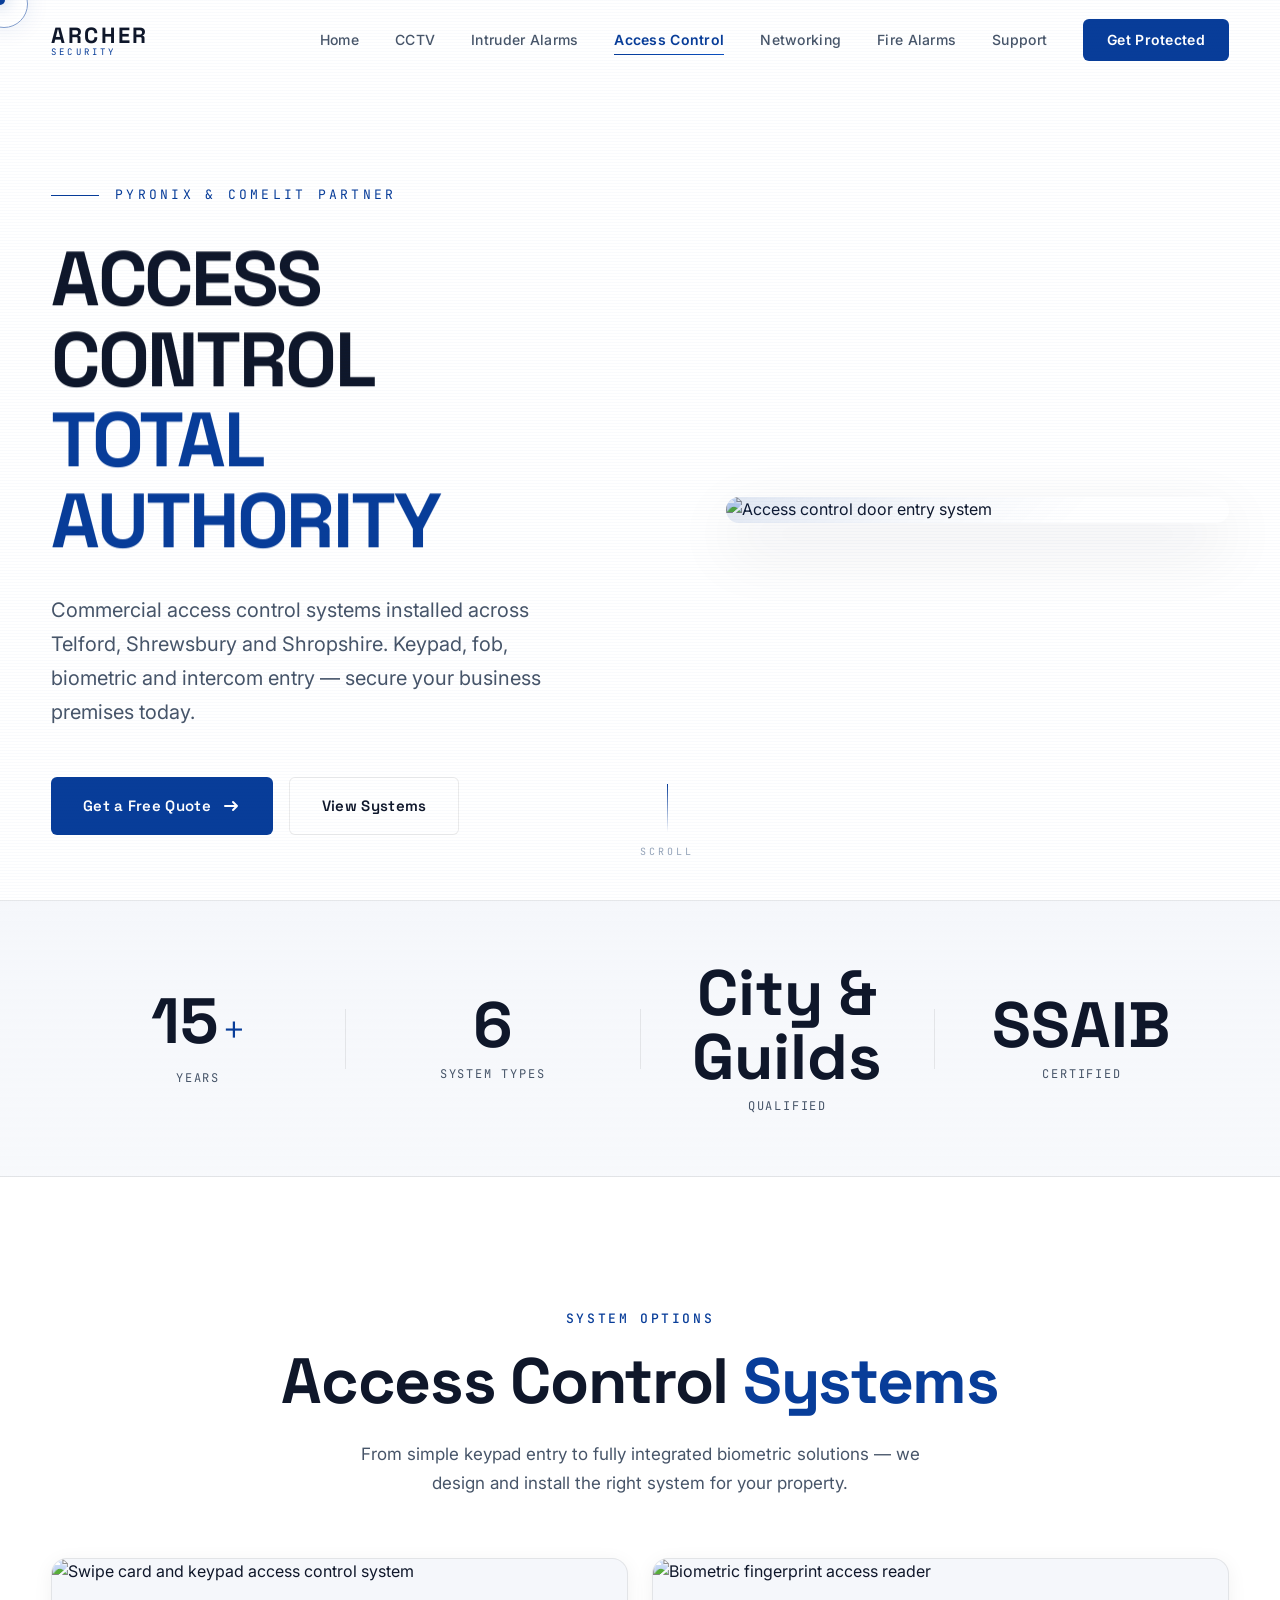
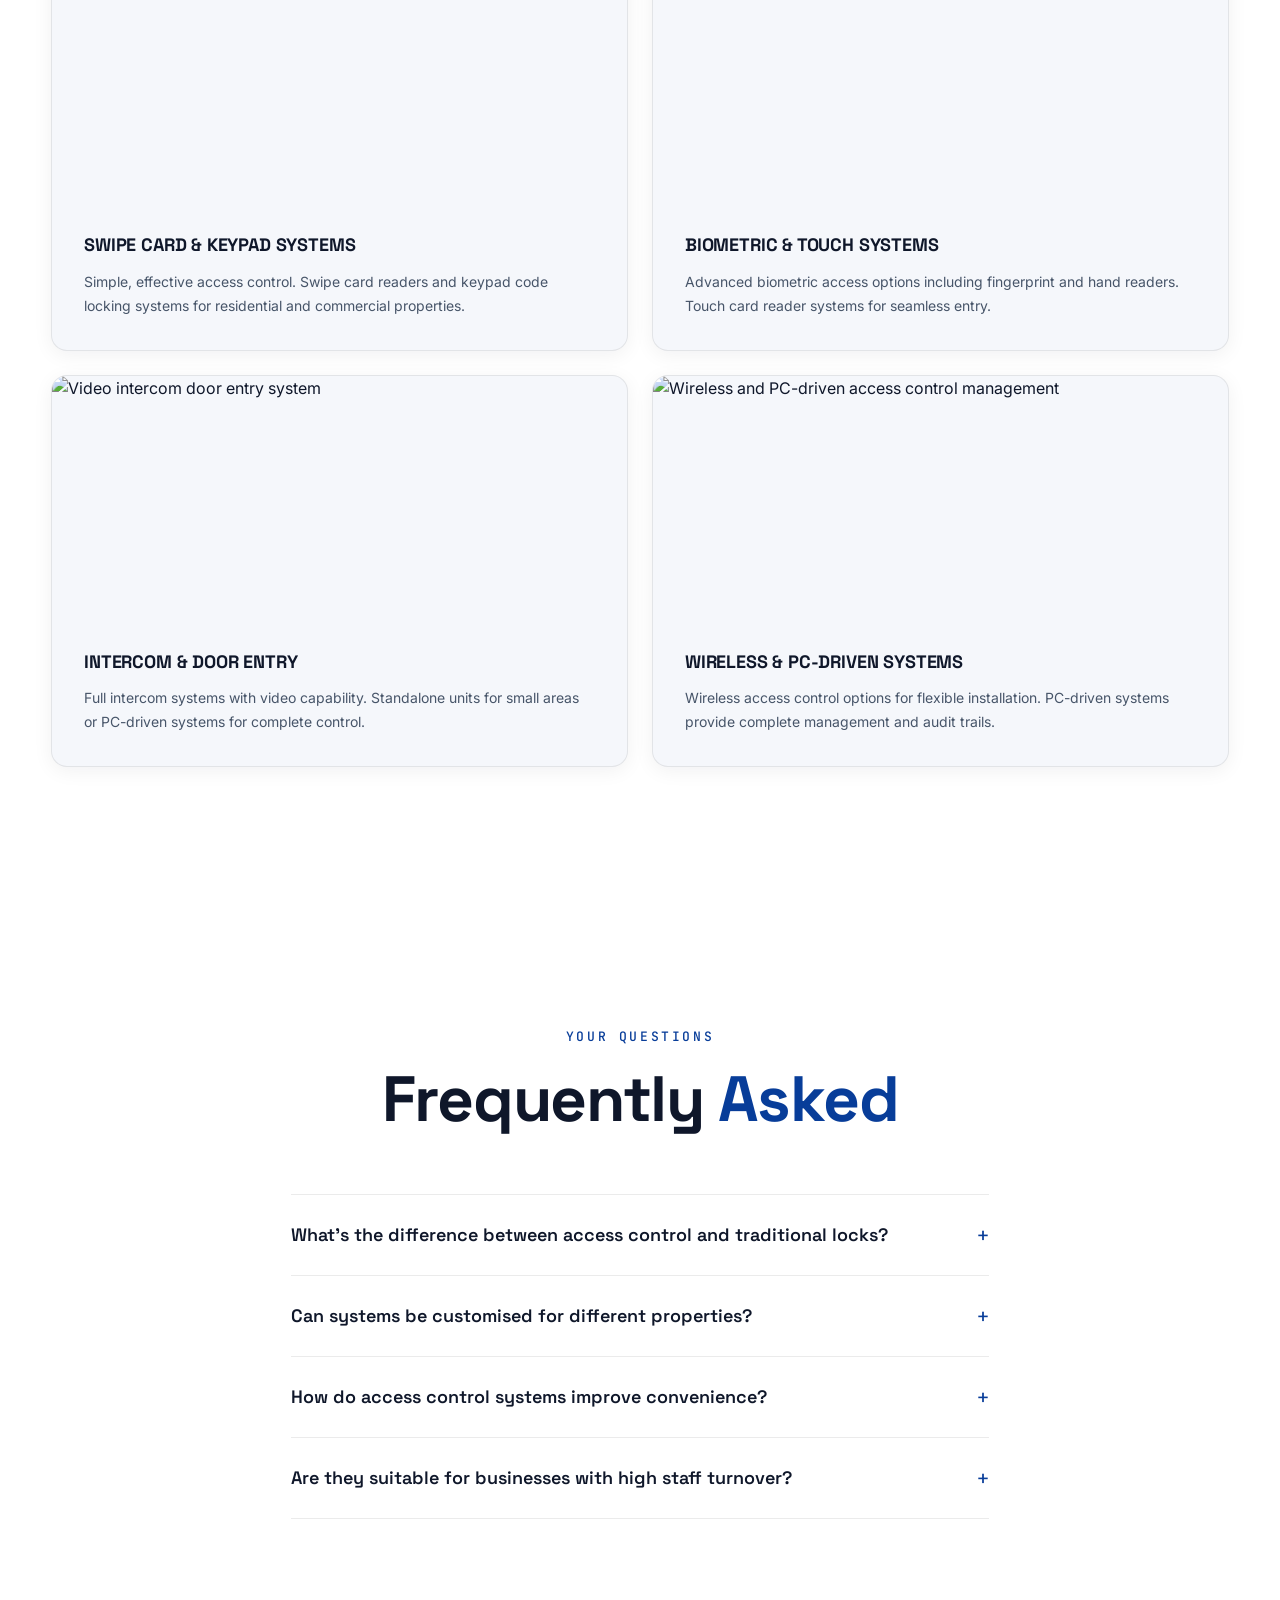
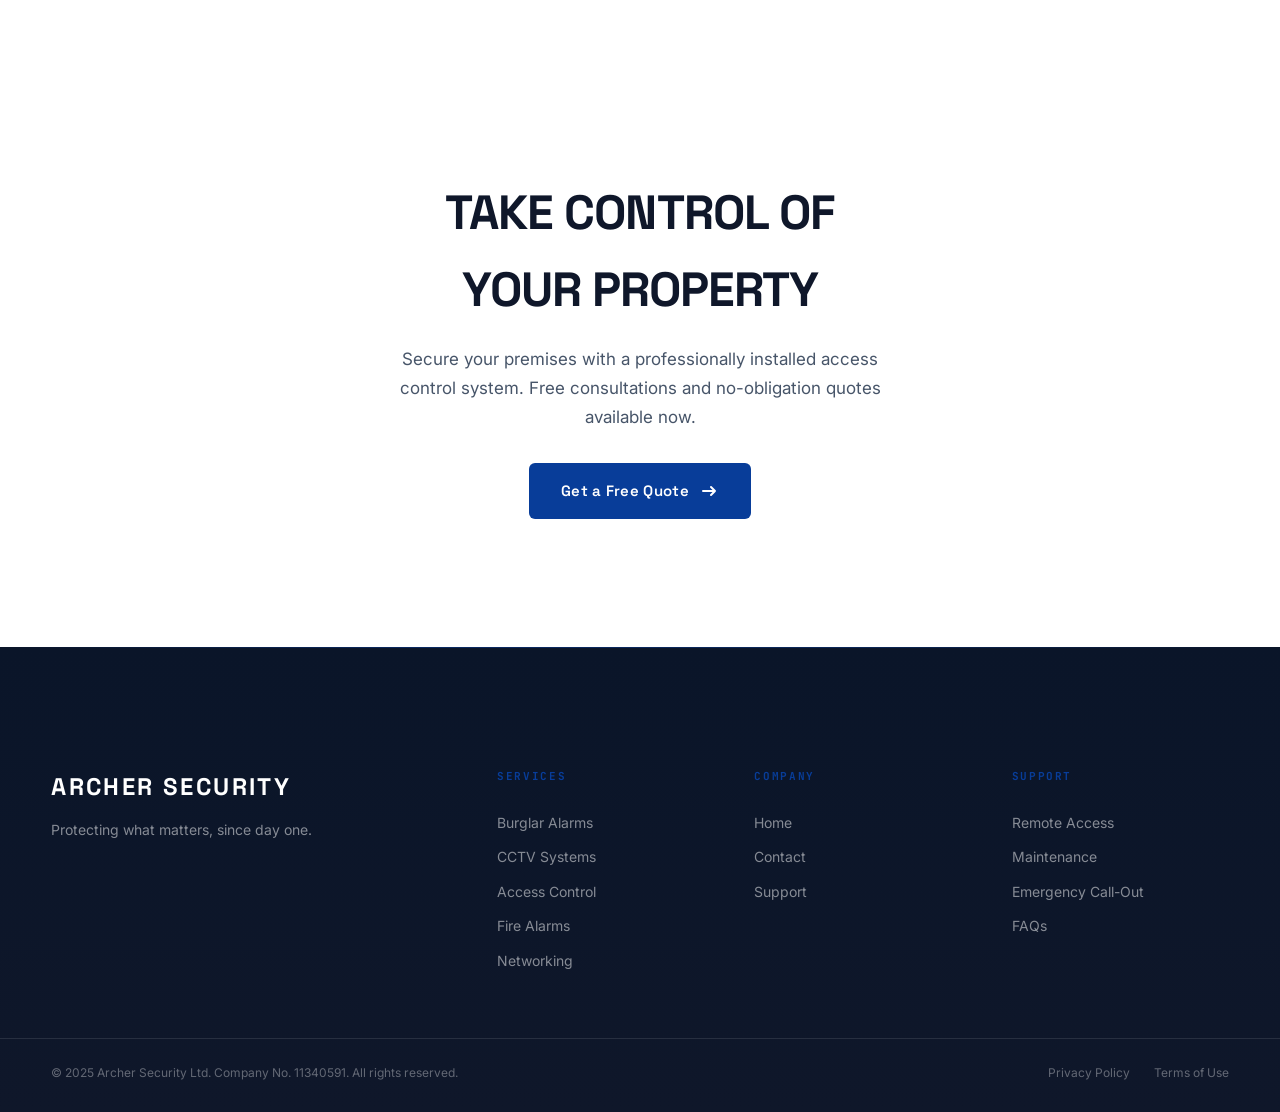
==== access-control.html @ 6bfb7352 "Initial commit — Archer Security website. SSAIB certified security systems, Telford & Shropshire." ====
<!DOCTYPE html>
<html lang="en">
<head>
    <meta charset="UTF-8">
    <meta name="viewport" content="width=device-width, initial-scale=1.0">
    <meta name="robots" content="index, follow">
    <link rel="canonical" href="https://archersecurity.co.uk/access-control">
    <title>Access Control Systems | Telford, Shrewsbury | Archer Security</title>
    <meta name="description" content="Commercial access control installation in Telford, Shrewsbury &amp; Shropshire. Keypad, fob, biometric &amp; intercom entry systems. Pyronix &amp; Paxton partner. SSAIB certified.">
    
    <link rel="preconnect" href="https://fonts.googleapis.com">
    <link rel="preconnect" href="https://fonts.gstatic.com" crossorigin>
    <link href="https://fonts.googleapis.com/css2?family=Space+Grotesk:wght@300;400;500;600;700&family=Inter:wght@300;400;500;600&family=JetBrains+Mono:wght@400;500;700&display=swap" rel="stylesheet">
    
    <link rel="stylesheet" href="css/styles.css">
    
    <script src="https://cdnjs.cloudflare.com/ajax/libs/three.js/r128/three.min.js" defer></script>
    <script src="https://cdnjs.cloudflare.com/ajax/libs/gsap/3.12.5/gsap.min.js" defer></script>
    <script src="https://cdnjs.cloudflare.com/ajax/libs/gsap/3.12.5/ScrollTrigger.min.js" defer></script>
    <script src="https://cdnjs.cloudflare.com/ajax/libs/gsap/3.12.5/ScrollToPlugin.min.js" defer></script>
</head>
<body>

    <div class="scanlines" aria-hidden="true"></div>

    <!-- ==================== PRELOADER ==================== -->
    <div id="preloader" class="preloader">
        <div class="preloader__content">
            <canvas id="preloader-canvas" class="preloader__canvas"></canvas>
            <div class="preloader__text">
                <span class="preloader__word" data-text="ARCHER">ARCHER</span>
                <span class="preloader__word" data-text="SECURITY">SECURITY</span>
            </div>
            <div class="preloader__progress">
                <div class="preloader__bar"></div>
                <span class="preloader__percent">0%</span>
            </div>
        </div>
    </div>

    <!-- ==================== CUSTOM CURSOR ==================== -->
    <div class="cursor" id="cursor">
        <div class="cursor__dot"></div>
        <div class="cursor__ring"></div>
    </div>

    <!-- ==================== THREE.JS BACKGROUND ==================== -->
    <canvas id="hero-canvas" class="hero-canvas"></canvas>

    <!-- ==================== NAVIGATION ==================== -->
    <nav class="nav" id="nav">
        <div class="nav__inner">
            <a href="index.html" class="nav__logo">
                <span class="nav__logo-text">ARCHER</span>
                <span class="nav__logo-sub">SECURITY</span>
            </a>
            <div class="nav__links" id="nav-links">
                <a href="index.html" class="nav__link" data-hover>Home</a>
                <a href="cctv.html" class="nav__link" data-hover>CCTV</a>
                <a href="intruder-alarms.html" class="nav__link" data-hover>Intruder Alarms</a>
                <a href="access-control.html" class="nav__link nav__link--active" data-hover>Access Control</a>
                <a href="networking.html" class="nav__link" data-hover>Networking</a>
                <a href="fire-alarms.html" class="nav__link" data-hover>Fire Alarms</a>
                <a href="support.html" class="nav__link" data-hover>Support</a>
                <a href="contact.html" class="nav__link nav__link--cta" data-hover>Get Protected</a>
            </div>
            <button class="nav__burger" id="nav-burger" aria-label="Toggle menu">
                <span></span>
                <span></span>
                <span></span>
            </button>
        </div>
    </nav>

    <!-- ==================== HERO ==================== -->
    <section class="hero" id="hero">
        <div class="hero__inner">
            <div class="hero__content">
                <div class="hero__eyebrow">
                    <span class="hero__eyebrow-line"></span>
                    <span class="hero__eyebrow-text">PYRONIX &amp; COMELIT PARTNER</span>
                </div>
                <h1 class="hero__title">
                    <span class="hero__title-line"><span class="hero__title-word">ACCESS</span></span>
                    <span class="hero__title-line"><span class="hero__title-word">CONTROL</span></span>
                    <span class="hero__title-line"><span class="hero__title-word hero__title-word--accent">TOTAL</span></span>
                    <span class="hero__title-line"><span class="hero__title-word hero__title-word--accent">AUTHORITY</span></span>
                </h1>
                <p class="hero__subtitle">
                    Commercial access control systems installed across Telford, Shrewsbury and Shropshire. Keypad, fob, biometric and intercom entry — secure your business premises today.
                </p>
                <div class="hero__actions">
                    <a href="contact.html" class="btn btn--primary" data-hover>
                        <span>Get a Free Quote</span>
                        <svg width="20" height="20" viewBox="0 0 20 20" fill="none"><path d="M4 10h12m0 0l-4-4m4 4l-4 4" stroke="currentColor" stroke-width="2" stroke-linecap="round" stroke-linejoin="round"/></svg>
                    </a>
                    <a href="#features" class="btn btn--ghost" data-hover>
                        <span>View Systems</span>
                    </a>
                </div>
            </div>
            <div class="hero__image">
                <img src="https://images.unsplash.com/photo-1563013544-824ae1b704d3?w=800&q=80" alt="Access control door entry system" loading="eager">
                <div class="hero__image-overlay"></div>
            </div>
        </div>
        <div class="hero__scroll-indicator">
            <div class="hero__scroll-line"></div>
            <span class="hero__scroll-text">SCROLL</span>
        </div>
    </section>

    <!-- ==================== STATS BAR ==================== -->
    <section class="stats" id="stats">
        <div class="stats__inner">
            <div class="stats__item">
                <span class="stats__number" data-target="15">0</span>
                <span class="stats__plus">+</span>
                <span class="stats__label">Years</span>
            </div>
            <div class="stats__divider"></div>
            <div class="stats__item">
                <span class="stats__number" data-target="6">0</span>
                <span class="stats__label">System Types</span>
            </div>
            <div class="stats__divider"></div>
            <div class="stats__item">
                <span class="stats__number">City &amp; Guilds</span>
                <span class="stats__label">Qualified</span>
            </div>
            <div class="stats__divider"></div>
            <div class="stats__item">
                <span class="stats__number">SSAIB</span>
                <span class="stats__label">Certified</span>
            </div>
        </div>
    </section>

    <!-- ==================== FEATURES ==================== -->
    <section class="features" id="features">
        <div class="features__header">
            <span class="section-tag">SYSTEM OPTIONS</span>
            <h2 class="section-title">Access Control <span class="text-accent">Systems</span></h2>
            <p class="features__desc">From simple keypad entry to fully integrated biometric solutions — we design and install the right system for your property.</p>
        </div>
        <div class="features__grid">

            <article class="feature-card">
                <div class="feature-card__image">
                    <img src="https://images.unsplash.com/photo-1563013544-824ae1b704d3?w=600&q=80" alt="Swipe card and keypad access control system" loading="lazy">
                </div>
                <div class="feature-card__content">
                    <h3 class="feature-card__title">SWIPE CARD &amp; KEYPAD SYSTEMS</h3>
                    <p class="feature-card__desc">Simple, effective access control. Swipe card readers and keypad code locking systems for residential and commercial properties.</p>
                </div>
            </article>

            <article class="feature-card">
                <div class="feature-card__image">
                    <img src="https://images.unsplash.com/photo-1590856029826-c7a73142bbf1?w=600&q=80" alt="Biometric fingerprint access reader" loading="lazy">
                </div>
                <div class="feature-card__content">
                    <h3 class="feature-card__title">BIOMETRIC &amp; TOUCH SYSTEMS</h3>
                    <p class="feature-card__desc">Advanced biometric access options including fingerprint and hand readers. Touch card reader systems for seamless entry.</p>
                </div>
            </article>

            <article class="feature-card">
                <div class="feature-card__image">
                    <img src="https://images.unsplash.com/photo-1600585154340-be6161a56a0c?w=600&q=80" alt="Video intercom door entry system" loading="lazy">
                </div>
                <div class="feature-card__content">
                    <h3 class="feature-card__title">INTERCOM &amp; DOOR ENTRY</h3>
                    <p class="feature-card__desc">Full intercom systems with video capability. Standalone units for small areas or PC-driven systems for complete control.</p>
                </div>
            </article>

            <article class="feature-card">
                <div class="feature-card__image">
                    <img src="https://images.unsplash.com/photo-1558002038-1055907df827?w=600&q=80" alt="Wireless and PC-driven access control management" loading="lazy">
                </div>
                <div class="feature-card__content">
                    <h3 class="feature-card__title">WIRELESS &amp; PC-DRIVEN SYSTEMS</h3>
                    <p class="feature-card__desc">Wireless access control options for flexible installation. PC-driven systems provide complete management and audit trails.</p>
                </div>
            </article>

        </div>
    </section>

    <!-- ==================== FAQ ==================== -->
    <section class="faq" id="faq">
        <div class="faq__inner">
            <div class="faq__header">
                <span class="section-tag">YOUR QUESTIONS</span>
                <h2 class="section-title">Frequently <span class="text-accent">Asked</span></h2>
            </div>
            <div class="faq__list">
                <details class="faq__item">
                    <summary class="faq__question">What's the difference between access control and traditional locks?</summary>
                    <p class="faq__answer">Traditional locks rely on physical keys, which can be lost or copied. Access control uses digital credentials, making them more secure and easier to manage.</p>
                </details>
                <details class="faq__item">
                    <summary class="faq__question">Can systems be customised for different properties?</summary>
                    <p class="faq__answer">Yes, door entry systems can be tailored to suit both domestic and commercial needs.</p>
                </details>
                <details class="faq__item">
                    <summary class="faq__question">How do access control systems improve convenience?</summary>
                    <p class="faq__answer">Employees can use a single card for multiple areas. Homeowners can grant temporary codes to visitors.</p>
                </details>
                <details class="faq__item">
                    <summary class="faq__question">Are they suitable for businesses with high staff turnover?</summary>
                    <p class="faq__answer">Absolutely. Access rights can be updated or revoked immediately, ensuring only current employees have entry.</p>
                </details>
            </div>
        </div>
    </section>

    <!-- ==================== CTA ==================== -->
    <section class="cta" id="cta">
        <div class="cta__inner">
            <h2 class="cta__title">TAKE CONTROL OF YOUR PROPERTY</h2>
            <p class="cta__desc">Secure your premises with a professionally installed access control system. Free consultations and no-obligation quotes available now.</p>
            <a href="contact.html" class="btn btn--primary" data-hover>
                <span>Get a Free Quote</span>
                <svg width="20" height="20" viewBox="0 0 20 20" fill="none"><path d="M4 10h12m0 0l-4-4m4 4l-4 4" stroke="currentColor" stroke-width="2" stroke-linecap="round" stroke-linejoin="round"/></svg>
            </a>
        </div>
    </section>

    <!-- ==================== FOOTER ==================== -->
    <footer class="footer" id="footer">
        <div class="footer__line"></div>
        <div class="footer__inner">
            <div class="footer__brand">
                <span class="footer__logo">ARCHER SECURITY</span>
                <p class="footer__tagline">Protecting what matters, since day one.</p>
            </div>
            <div class="footer__links">
                <div class="footer__col">
                    <h4 class="footer__col-title">Services</h4>
                    <a href="intruder-alarms.html" data-hover>Burglar Alarms</a>
                    <a href="cctv.html" data-hover>CCTV Systems</a>
                    <a href="access-control.html" data-hover>Access Control</a>
                    <a href="fire-alarms.html" data-hover>Fire Alarms</a>
                    <a href="networking.html" data-hover>Networking</a>
                </div>
                <div class="footer__col">
                    <h4 class="footer__col-title">Company</h4>
                    <a href="index.html" data-hover>Home</a>
                    <a href="contact.html" data-hover>Contact</a>
                    <a href="support.html" data-hover>Support</a>
                </div>
                <div class="footer__col">
                    <h4 class="footer__col-title">Support</h4>
                    <a href="support.html" data-hover>Remote Access</a>
                    <a href="support.html" data-hover>Maintenance</a>
                    <a href="support.html" data-hover>Emergency Call-Out</a>
                    <a href="contact.html" data-hover>FAQs</a>
                </div>
            </div>
        </div>
        <div class="footer__bottom">
            <span>&copy; 2025 Archer Security Ltd. Company No. 11340591. All rights reserved.</span>
            <div class="footer__legal">
                <a href="#" data-hover>Privacy Policy</a>
                <a href="#" data-hover>Terms of Use</a>
            </div>
        </div>
        <button class="footer__back-to-top" id="back-to-top" data-hover aria-label="Back to top">
            <svg width="20" height="20" viewBox="0 0 20 20" fill="none"><path d="M10 16V4m0 0l-4 4m4-4l4 4" stroke="currentColor" stroke-width="2" stroke-linecap="round" stroke-linejoin="round"/></svg>
        </button>
    </footer>

    <script src="js/shaders.js" defer></script>
    <script src="js/three-scenes.js" defer></script>
    <script src="js/animations.js" defer></script>
    <script src="js/ui.js" defer></script>
    <script src="js/app.js" defer></script>
</body>
</html>
---- css/styles.css ----
/* ============================================
   ARCHER SECURITY - DESIGN SYSTEM (LIGHT)
   ============================================ */

:root {
    --color-bg: #ffffff;
    --color-bg-secondary: #f5f7fb;
    --color-bg-tertiary: #edf1f8;
    --color-accent: #083d99;
    --color-accent-light: #0b50c2;
    --color-accent-dark: #052566;
    --color-accent-glow: rgba(8, 61, 153, 0.10);
    --color-accent-glow-strong: rgba(8, 61, 153, 0.18);
    --color-alert: #ff6b00;
    --color-text: #0f172a;
    --color-text-secondary: #475569;
    --color-text-muted: #94a3b8;
    --color-glass: rgba(0, 0, 0, 0.02);
    --color-glass-border: rgba(0, 0, 0, 0.08);
    --color-glass-hover: rgba(0, 0, 0, 0.04);
    --color-card-shadow: rgba(15, 23, 42, 0.06);

    --font-display: 'Space Grotesk', sans-serif;
    --font-body: 'Inter', sans-serif;
    --font-mono: 'JetBrains Mono', monospace;

    --ease-out-expo: cubic-bezier(0.16, 1, 0.3, 1);
    --ease-out-quart: cubic-bezier(0.25, 1, 0.5, 1);
    --ease-in-out: cubic-bezier(0.65, 0, 0.35, 1);

    --nav-height: 80px;
    --section-padding: clamp(80px, 10vw, 160px);
    --container-width: 1400px;
    --container-padding: clamp(20px, 4vw, 60px);
}

*,
*::before,
*::after {
    margin: 0;
    padding: 0;
    box-sizing: border-box;
}

html {
    scroll-behavior: smooth;
    -webkit-font-smoothing: antialiased;
    -moz-osx-font-smoothing: grayscale;
    overflow-x: hidden;
}

body {
    font-family: var(--font-body);
    background: var(--color-bg);
    color: var(--color-text);
    line-height: 1.6;
    overflow-x: hidden;
    cursor: none;
}

body.loading {
    overflow: hidden;
}

a {
    color: inherit;
    text-decoration: none;
}

img {
    max-width: 100%;
    display: block;
}

button {
    font-family: inherit;
    cursor: none;
    border: none;
    background: none;
    color: inherit;
}

::selection {
    background: var(--color-accent);
    color: #ffffff;
}

/* ============================================
   RENDER PERFORMANCE OPTIMISATIONS
   ============================================ */

/*
 * content-visibility: auto is disabled below because it breaks GSAP
 * ScrollTrigger — the browser skips layout for off-screen sections,
 * causing ScrollTrigger to calculate incorrect trigger positions.
 * Sections retain contain-intrinsic-size hints for potential future use.
 */
/*
.about,
.gallery,
.testimonials,
.partners,
.contact,
.footer {
    content-visibility: auto;
    contain-intrinsic-size: auto 500px;
}
*/

/* GPU-promote known animated elements */
.hero__title-word,
.hero__subtitle,
.hero__actions,
.hero__image,
.service-card,
.technology__visual,
.about__image,
.gallery__item,
.accreditation,
.form-group,
.contact__form-wrapper {
    will-change: transform, opacity;
}

/* Isolate layout for card containers */
.service-card,
.technology__feature,
.accreditation {
    contain: layout style;
}

/* Services wrapper - optimise for horizontal scroll */
.services__wrapper {
    will-change: transform;
}

/* Partners marquee - promote to GPU */
.partners__track {
    will-change: transform;
}

/* Sticky nav optimisation */
.nav {
    will-change: transform, backdrop-filter;
}

/* Hero canvas optimisation */
.hero-canvas {
    contain: strict;
}

/* ============================================
   CINEMATIC EFFECTS — Scanlines, Glitch, Distortion
   ============================================ */

/* Holographic scanline overlay */
.scanlines {
    position: fixed;
    inset: 0;
    z-index: 9998;
    pointer-events: none;
    background: repeating-linear-gradient(
        0deg,
        transparent,
        transparent 2px,
        rgba(8, 61, 153, 0.04) 2px,
        rgba(8, 61, 153, 0.04) 3px
    );
    opacity: 0.6;
}

/* Digital glitch animation */
@keyframes textGlitch {
    0%, 100% { text-shadow: none; transform: none; }
    20% { text-shadow: 2px 0 rgba(255, 0, 0, 0.6), -2px 0 rgba(0, 255, 255, 0.6); transform: skewX(0.5deg); }
    40% { text-shadow: -2px 0 rgba(255, 0, 0, 0.6), 2px 0 rgba(0, 255, 255, 0.6); transform: skewX(-0.5deg); }
     60% { text-shadow: 1px 2px rgba(8, 61, 153, 0.5), -1px -1px rgba(11, 80, 194, 0.5); transform: none; }
     80% { text-shadow: -1px -1px rgba(255, 107, 0, 0.4), 2px -1px rgba(8, 61, 153, 0.4); transform: skewX(0.3deg); }
}

.glitch {
    animation: textGlitch 0.3s steps(2, jump-none);
}

/* Image hover liquid distortion */
.gallery__item img,
.about__image img,
.feature-card__img img,
.feature-card__image img,
.feature-block__image img {
    transition: transform 0.7s cubic-bezier(0.16, 1, 0.3, 1),
                filter 0.7s cubic-bezier(0.16, 1, 0.3, 1);
}

.gallery__item:hover img,
.about__image:hover img,
.feature-card:hover .feature-card__img img,
.feature-card:hover .feature-card__image img,
.feature-block:hover .feature-block__image img {
    transform: scale(1.06);
    filter: brightness(1.1) contrast(1.05);
}

/* Kinetic text on section titles */
.section-title {
    transition: letter-spacing 0.6s cubic-bezier(0.16, 1, 0.3, 1);
}

.features:hover .section-title,
.about:hover .section-title {
    letter-spacing: 0.01em;
}

/* Magnetic element base */
[data-magnetic] {
    transition: transform 0.4s cubic-bezier(0.16, 1, 0.3, 1);
}

/* Button hover glow with pulse */
.btn--primary::after {
    content: '';
    position: absolute;
    inset: -4px;
    border-radius: 10px;
    background: transparent;
    border: 2px solid var(--color-accent);
    opacity: 0;
    transition: opacity 0.4s, transform 0.4s;
    transform: scale(1.05);
    pointer-events: none;
}

.btn--primary:hover::after {
    opacity: 0.3;
    transform: scale(1);
}

/* Holographic edge glow on cards */
.service-card::before,
.feature-card::before,
.feature-block::before {
    content: '';
    position: absolute;
    inset: -1px;
    border-radius: inherit;
    background: linear-gradient(135deg, var(--color-accent), transparent 40%, transparent 60%, var(--color-accent));
    opacity: 0;
    transition: opacity 0.5s cubic-bezier(0.16, 1, 0.3, 1);
    z-index: -1;
    pointer-events: none;
}

.service-card:hover::before,
.feature-card:hover::before,
.feature-block:hover::before {
    opacity: 0.2;
}

/* Contact form input focus glow */
.form-input:focus {
    border-bottom-color: var(--color-accent);
    box-shadow: 0 1px 0 var(--color-accent);
}

/* Nav accent pulse on scroll */
.nav.scrolled {
    background: rgba(255, 255, 255, 0.92);
    backdrop-filter: blur(28px) saturate(180%);
    -webkit-backdrop-filter: blur(28px) saturate(180%);
    box-shadow: 0 1px 3px rgba(0, 0, 0, 0.06), 0 0 30px rgba(8, 61, 153, 0.05);
    border-bottom: 1px solid rgba(8, 61, 153, 0.06);
}

.section-tag {
    font-family: var(--font-mono);
    font-size: clamp(11px, 1.2vw, 13px);
    font-weight: 500;
    letter-spacing: 0.2em;
    text-transform: uppercase;
    color: var(--color-accent);
    display: inline-block;
    margin-bottom: 16px;
}

.section-title {
    font-family: var(--font-display);
    font-size: clamp(36px, 5vw, 72px);
    font-weight: 700;
    line-height: 1.1;
    letter-spacing: -0.02em;
    margin-bottom: 24px;
    color: var(--color-text);
}

.text-accent {
    color: var(--color-accent);
    position: relative;
}

.text-highlight {
    color: var(--color-accent);
    font-weight: 600;
}

/* ============================================
   CUSTOM CURSOR
   ============================================ */
.cursor {
    position: fixed;
    top: 0;
    left: 0;
    z-index: 10000;
    pointer-events: none;
}

.cursor__dot {
    width: 10px;
    height: 10px;
    background: var(--color-accent);
    border-radius: 50%;
    transform: translate(-50%, -50%);
    transition: width 0.3s var(--ease-out-expo),
                height 0.3s var(--ease-out-expo),
                background 0.3s;
    box-shadow: 0 0 16px rgba(8, 61, 153, 0.5);
}

.cursor__ring {
    position: absolute;
    top: 0;
    left: 0;
    width: 48px;
    height: 48px;
    border: 1.5px solid var(--color-accent);
    border-radius: 50%;
    transform: translate(-50%, -50%);
    transition: width 0.4s var(--ease-out-expo),
                height 0.4s var(--ease-out-expo),
                border-color 0.3s,
                opacity 0.3s;
    opacity: 0.5;
    box-shadow: 0 0 24px rgba(8, 61, 153, 0.2);
}

.cursor--hover .cursor__dot {
    width: 0;
    height: 0;
}

.cursor--hover .cursor__ring {
    width: 60px;
    height: 60px;
    border-color: var(--color-accent);
    opacity: 0.8;
}

@media (pointer: coarse) {
    .cursor { display: none; }
    body { cursor: auto; }
    button, a { cursor: pointer; }
}

/* ============================================
   PRELOADER
   ============================================ */
.preloader {
    position: fixed;
    inset: 0;
    z-index: 9999;
    background: var(--color-bg);
    display: flex;
    align-items: center;
    justify-content: center;
    transition: opacity 0.8s var(--ease-out-expo),
                visibility 0.8s;
}

.preloader.hidden {
    opacity: 0;
    visibility: hidden;
    pointer-events: none;
}

.preloader__content {
    text-align: center;
    position: relative;
}

.preloader__canvas {
    position: absolute;
    top: 50%;
    left: 50%;
    transform: translate(-50%, -50%);
    width: 300px;
    height: 300px;
}

.preloader__text {
    position: relative;
    z-index: 2;
}

.preloader__word {
    display: block;
    font-family: var(--font-display);
    font-size: clamp(32px, 6vw, 64px);
    font-weight: 700;
    letter-spacing: 0.15em;
    line-height: 1.2;
    color: var(--color-text);
    opacity: 0;
    transform: translateY(20px);
}

.preloader__progress {
    position: relative;
    z-index: 2;
    margin-top: 40px;
    display: flex;
    align-items: center;
    gap: 16px;
    justify-content: center;
}

.preloader__bar {
    width: 0;
    height: 2px;
    background: linear-gradient(90deg, var(--color-accent), var(--color-accent-light));
    border-radius: 1px;
    transition: width 0.3s;
    max-width: 200px;
    box-shadow: 0 0 8px rgba(8, 61, 153, 0.3);
}

.preloader__percent {
    font-family: var(--font-mono);
    font-size: 12px;
    color: var(--color-text-secondary);
    min-width: 36px;
}

/* ============================================
   NAVIGATION
   ============================================ */
.nav {
    position: fixed;
    top: 0;
    left: 0;
    right: 0;
    z-index: 1000;
    height: var(--nav-height);
    transition: background 0.4s, backdrop-filter 0.4s, box-shadow 0.4s;
}

.nav.scrolled {
    background: rgba(255, 255, 255, 0.92);
    backdrop-filter: blur(20px) saturate(180%);
    -webkit-backdrop-filter: blur(20px) saturate(180%);
    box-shadow: 0 1px 3px rgba(0, 0, 0, 0.06);
}

.nav__inner {
    max-width: var(--container-width);
    margin: 0 auto;
    padding: 0 var(--container-padding);
    height: 100%;
    display: flex;
    align-items: center;
    justify-content: space-between;
}

.nav__logo {
    display: flex;
    flex-direction: column;
    line-height: 1;
}

.nav__logo-text {
    font-family: var(--font-display);
    font-size: 22px;
    font-weight: 700;
    letter-spacing: 0.12em;
    color: var(--color-text);
}

.nav__logo-sub {
    font-family: var(--font-mono);
    font-size: 9px;
    letter-spacing: 0.35em;
    color: var(--color-accent);
    margin-top: 2px;
}

.nav__links {
    display: flex;
    align-items: center;
    gap: 36px;
}

.nav__link {
    font-family: var(--font-body);
    font-size: 14px;
    font-weight: 500;
    letter-spacing: 0.02em;
    color: var(--color-text-secondary);
    transition: color 0.3s;
    position: relative;
}

.nav__link::after {
    content: '';
    position: absolute;
    bottom: -4px;
    left: 0;
    width: 0;
    height: 1.5px;
    background: linear-gradient(90deg, var(--color-accent), var(--color-accent-light));
    transition: width 0.4s var(--ease-out-expo);
}

.nav__link:hover {
    color: var(--color-text);
}

.nav__link:hover::after {
    width: 100%;
}

.nav__link--active {
    color: var(--color-accent);
    font-weight: 600;
}

.nav__link--active::after {
    width: 100%;
}

.nav__link--cta {
    background: var(--color-accent);
    color: #ffffff;
    padding: 10px 24px;
    border-radius: 6px;
    font-weight: 600;
    transition: background 0.3s, transform 0.3s, box-shadow 0.3s;
}

.nav__link--cta::after {
    display: none;
}

.nav__link--cta:hover {
    background: var(--color-accent-dark);
    color: #ffffff;
    transform: translateY(-1px);
    box-shadow: 0 4px 16px rgba(8, 61, 153, 0.25);
}

.nav__burger {
    display: none;
    flex-direction: column;
    gap: 6px;
    padding: 8px;
}

.nav__burger span {
    display: block;
    width: 24px;
    height: 2px;
    background: var(--color-text);
    transition: transform 0.3s, opacity 0.3s;
}

.nav__burger.active span:nth-child(1) {
    transform: rotate(45deg) translate(5px, 6px);
}

.nav__burger.active span:nth-child(2) {
    opacity: 0;
}

.nav__burger.active span:nth-child(3) {
    transform: rotate(-45deg) translate(5px, -6px);
}

/* ============================================
   HERO
   ============================================ */
.hero-canvas {
    position: fixed;
    top: 0;
    left: 0;
    width: 100%;
    height: 100%;
    z-index: 0;
    pointer-events: none;
}

.hero {
    position: relative;
    z-index: 1;
    min-height: 100vh;
    display: flex;
    align-items: center;
    padding: var(--nav-height) var(--container-padding) 0;
}

.hero__inner {
    max-width: var(--container-width);
    margin: 0 auto;
    width: 100%;
    display: grid;
    grid-template-columns: 1.1fr 0.9fr;
    gap: 60px;
    align-items: center;
    padding-top: 40px;
}

.hero__content {
    max-width: 680px;
}

.hero--text-only .hero__inner {
    grid-template-columns: 1fr;
    text-align: center;
}

.hero--text-only .hero__content {
    max-width: 800px;
    margin: 0 auto;
}

.hero--text-only .hero__subtitle {
    margin: 0 auto;
}

.hero--text-only .hero__actions {
    justify-content: center;
}

.hero__eyebrow {
    display: flex;
    align-items: center;
    gap: 16px;
    margin-bottom: 32px;
}

.hero__eyebrow-line {
    display: block;
    width: 48px;
    height: 1.5px;
    background: var(--color-accent);
    transform-origin: left;
    transform: scaleX(0);
}

.hero__eyebrow-text {
    font-family: var(--font-mono);
    font-size: clamp(10px, 1.2vw, 13px);
    letter-spacing: 0.25em;
    color: var(--color-accent);
    opacity: 0;
}

.hero__title {
    margin-bottom: 32px;
}

.hero__title-line {
    display: block;
    overflow: hidden;
}

.hero__title-word {
    display: inline-block;
    font-family: var(--font-display);
    font-size: clamp(44px, 6vw, 80px);
    font-weight: 700;
    line-height: 1.05;
    letter-spacing: -0.03em;
    transform: translateY(110%);
    color: var(--color-text);
}

.hero__title-word--accent {
    color: var(--color-accent);
}

.hero__subtitle {
    font-size: clamp(16px, 1.8vw, 20px);
    color: var(--color-text-secondary);
    max-width: 520px;
    line-height: 1.7;
    opacity: 0;
    transform: translateY(20px);
}

.hero__actions {
    display: flex;
    gap: 16px;
    margin-top: 48px;
    opacity: 0;
    transform: translateY(20px);
}

.hero__image {
    position: relative;
    border-radius: 16px;
    overflow: hidden;
    box-shadow: 0 24px 64px rgba(15, 23, 42, 0.10);
    opacity: 0;
    transform: translateY(30px) scale(0.97);
}

.hero__image img {
    width: 100%;
    height: 100%;
    object-fit: cover;
    display: block;
}

.hero__image-overlay {
    position: absolute;
    inset: 0;
    background: linear-gradient(135deg, rgba(8, 61, 153, 0.12) 0%, rgba(8, 61, 153, 0.03) 40%, transparent 70%);
    pointer-events: none;
}

.hero__scroll-indicator {
    position: absolute;
    bottom: 40px;
    left: 50%;
    transform: translateX(-50%);
    display: flex;
    flex-direction: column;
    align-items: center;
    gap: 12px;
    opacity: 0;
}

.hero__scroll-line {
    width: 1px;
    height: 48px;
    background: linear-gradient(to bottom, var(--color-accent), transparent);
    animation: scrollPulse 2s ease-in-out infinite;
}

.hero__scroll-text {
    font-family: var(--font-mono);
    font-size: 10px;
    letter-spacing: 0.3em;
    color: var(--color-text-muted);
}

@keyframes scrollPulse {
    0%, 100% { opacity: 0.3; transform: scaleY(0.6); }
    50% { opacity: 1; transform: scaleY(1); }
}

/* --- Buttons --- */
.btn {
    display: inline-flex;
    align-items: center;
    gap: 10px;
    padding: 16px 32px;
    font-family: var(--font-display);
    font-size: 15px;
    font-weight: 600;
    letter-spacing: 0.02em;
    border-radius: 6px;
    transition: all 0.4s var(--ease-out-expo);
    position: relative;
    overflow: hidden;
}

.btn--primary {
    background: var(--color-accent);
    color: #ffffff;
}

.btn--primary:hover {
    background: var(--color-accent-dark);
    transform: translateY(-2px);
    box-shadow: 0 8px 32px rgba(8, 61, 153, 0.30), 0 0 0 4px rgba(8, 61, 153, 0.08);
}

.btn--ghost {
    border: 1.5px solid var(--color-glass-border);
    color: var(--color-text);
    background: var(--color-bg);
}

.btn--ghost:hover {
    border-color: var(--color-accent);
    background: var(--color-accent-glow);
    transform: translateY(-2px);
}

.btn--full {
    width: 100%;
    justify-content: center;
}

/* ============================================
   STATS
   ============================================ */
.stats {
    position: relative;
    z-index: 1;
    background: linear-gradient(180deg, var(--color-bg-secondary) 0%, rgba(8, 61, 153, 0.03) 100%);
    border-top: 1px solid var(--color-glass-border);
    border-bottom: 1px solid var(--color-glass-border);
}

.stats__inner {
    max-width: var(--container-width);
    margin: 0 auto;
    padding: 60px var(--container-padding);
    display: flex;
    align-items: center;
    justify-content: space-between;
}

.stats__item {
    text-align: center;
    flex: 1;
}

.stats__number {
    font-family: var(--font-display);
    font-size: clamp(40px, 5vw, 72px);
    font-weight: 700;
    line-height: 1;
    color: var(--color-text);
}

.stats__plus,
.stats__unit {
    font-family: var(--font-display);
    font-size: clamp(24px, 3vw, 40px);
    font-weight: 300;
    color: var(--color-accent);
}

.stats__label {
    display: block;
    font-family: var(--font-mono);
    font-size: clamp(10px, 1.2vw, 12px);
    letter-spacing: 0.15em;
    text-transform: uppercase;
    color: var(--color-text-secondary);
    margin-top: 8px;
}

.stats__divider {
    width: 1px;
    height: 60px;
    background: var(--color-glass-border);
    transform: scaleY(0);
    transform-origin: center;
}

/* ============================================
   SERVICES (Horizontal Scroll)
   ============================================ */
.services {
    position: relative;
    z-index: 1;
    padding-top: var(--section-padding);
    background: linear-gradient(180deg, var(--color-bg) 0%, rgba(8, 61, 153, 0.015) 50%, var(--color-bg) 100%);
    overflow: hidden;
}

.services__header {
    max-width: var(--container-width);
    margin: 0 auto;
    padding: 0 var(--container-padding);
    margin-bottom: 60px;
}

.services__scroll-area {
    position: relative;
    width: 100%;
    overflow-x: hidden;
}

.services__track {
    overflow: hidden;
    width: 100%;
}

.services__wrapper {
    display: flex;
    gap: 24px;
    padding: 0 var(--container-padding);
    width: max-content;
}

.service-card {
    position: relative;
    width: clamp(320px, 30vw, 440px);
    height: 560px;
    border-radius: 16px;
    overflow: hidden;
    background: var(--color-bg);
    border: 1px solid var(--color-glass-border);
    box-shadow: 0 4px 24px var(--color-card-shadow);
    transition: border-color 0.4s, box-shadow 0.4s, transform 0.4s;
    flex-shrink: 0;
}

.service-card:hover {
    border-color: rgba(8, 61, 153, 0.2);
    box-shadow: 0 12px 48px rgba(15, 23, 42, 0.10), 0 0 0 1px rgba(8, 61, 153, 0.08);
    transform: translateY(-4px);
}

.service-card__bg {
    position: absolute;
    inset: 0;
    background-size: cover;
    background-position: center;
    opacity: 0.12;
    transition: opacity 0.6s;
}

.service-card:hover .service-card__bg {
    opacity: 0.20;
}

.service-card__content {
    position: relative;
    z-index: 2;
    padding: 40px;
    height: 100%;
    display: flex;
    flex-direction: column;
    justify-content: flex-end;
}

.service-card__number {
    font-family: var(--font-mono);
    font-size: 13px;
    color: var(--color-accent);
    letter-spacing: 0.1em;
    margin-bottom: auto;
    opacity: 0.7;
}

.service-card__title {
    font-family: var(--font-display);
    font-size: clamp(28px, 3vw, 40px);
    font-weight: 700;
    line-height: 1.15;
    margin-bottom: 16px;
    color: var(--color-text);
}

.service-card__desc {
    font-size: 15px;
    color: var(--color-text-secondary);
    line-height: 1.7;
    margin-bottom: 24px;
}

.service-card__cta {
    display: inline-flex;
    align-items: center;
    gap: 8px;
    font-family: var(--font-mono);
    font-size: 12px;
    letter-spacing: 0.1em;
    text-transform: uppercase;
    color: var(--color-accent);
    transition: gap 0.3s;
}

.service-card__cta:hover {
    gap: 14px;
}

.service-card__visual {
    position: absolute;
    top: 40px;
    right: 40px;
    z-index: 1;
}

.service-card__icon {
    width: 80px;
    height: 80px;
    border-radius: 50%;
    border: 1.5px solid var(--color-glass-border);
    position: relative;
    transition: border-color 0.4s, box-shadow 0.4s;
    background: var(--color-bg);
}

.service-card:hover .service-card__icon {
    border-color: var(--color-accent);
    box-shadow: 0 0 24px var(--color-accent-glow);
}

.service-card__icon::before {
    content: '';
    position: absolute;
    top: 50%;
    left: 50%;
    transform: translate(-50%, -50%);
    width: 24px;
    height: 24px;
    background: var(--color-accent);
    border-radius: 4px;
    opacity: 0.7;
}

.service-card__img {
    position: absolute;
    top: 0;
    left: 0;
    width: 100%;
    height: 45%;
    object-fit: cover;
    border-radius: 16px 16px 0 0;
    z-index: 0;
}

.services__progress {
    max-width: var(--container-width);
    margin: 40px auto 60px;
    padding: 0 var(--container-padding);
    height: 2px;
    background: var(--color-glass-border);
    border-radius: 1px;
    overflow: hidden;
}

.services__progress-bar {
    height: 100%;
    width: 0%;
    background: var(--color-accent);
    border-radius: 1px;
    transition: width 0.1s;
}

/* ============================================
   TECHNOLOGY SHOWCASE
   ============================================ */
.technology {
    position: relative;
    z-index: 1;
    padding: var(--section-padding) 0;
    background: linear-gradient(180deg, var(--color-bg) 0%, rgba(8, 61, 153, 0.015) 40%, var(--color-bg) 100%);
}

.technology__inner {
    max-width: var(--container-width);
    margin: 0 auto;
    padding: 0 var(--container-padding);
    display: grid;
    grid-template-columns: 1fr 1fr;
    gap: 80px;
    align-items: center;
}

.technology__desc {
    font-size: clamp(16px, 1.6vw, 18px);
    color: var(--color-text-secondary);
    line-height: 1.8;
    margin-bottom: 40px;
}

.technology__features {
    display: flex;
    flex-direction: column;
    gap: 24px;
}

.technology__feature {
    display: flex;
    align-items: center;
    gap: 20px;
    padding: 20px;
    background: var(--color-bg-secondary);
    border: 1px solid var(--color-glass-border);
    border-radius: 12px;
    transition: border-color 0.3s, background 0.3s, box-shadow 0.3s;
}

.technology__feature:hover {
    border-color: rgba(8, 61, 153, 0.15);
    box-shadow: 0 4px 20px var(--color-card-shadow);
}

.technology__feature-icon {
    width: 48px;
    height: 48px;
    border-radius: 10px;
    background: var(--color-accent-glow);
    display: flex;
    align-items: center;
    justify-content: center;
    color: var(--color-accent);
    flex-shrink: 0;
}

.technology__feature h4 {
    font-family: var(--font-display);
    font-size: 16px;
    font-weight: 600;
    margin-bottom: 2px;
    color: var(--color-text);
}

.technology__feature p {
    font-size: 13px;
    color: var(--color-text-secondary);
}

.technology__visual {
    position: relative;
    aspect-ratio: 1;
    border-radius: 16px;
    overflow: hidden;
    background: var(--color-bg-secondary);
    border: 1px solid var(--color-glass-border);
    box-shadow: 0 8px 40px var(--color-card-shadow);
}

.technology__canvas {
    width: 100%;
    height: 100%;
}

.technology__hotspots {
    position: absolute;
    inset: 0;
    pointer-events: none;
}

.hotspot {
    position: absolute;
    pointer-events: auto;
    cursor: none;
}

.hotspot[data-hotspot="1"] { top: 25%; left: 30%; }
.hotspot[data-hotspot="2"] { top: 50%; left: 60%; }
.hotspot[data-hotspot="3"] { top: 70%; left: 35%; }

.hotspot__pulse {
    width: 16px;
    height: 16px;
    border-radius: 50%;
    background: var(--color-accent);
    position: relative;
    animation: hotspotPulse 2s ease-in-out infinite;
}

.hotspot__pulse::before {
    content: '';
    position: absolute;
    inset: -8px;
    border-radius: 50%;
    border: 1.5px solid var(--color-accent);
    opacity: 0;
    animation: hotspotRing 2s ease-in-out infinite;
}

.hotspot__label {
    position: absolute;
    top: 50%;
    left: calc(100% + 12px);
    transform: translateY(-50%);
    font-family: var(--font-mono);
    font-size: 11px;
    letter-spacing: 0.05em;
    color: var(--color-text);
    white-space: nowrap;
    background: rgba(255, 255, 255, 0.95);
    padding: 6px 12px;
    border-radius: 6px;
    border: 1px solid var(--color-glass-border);
    box-shadow: 0 4px 12px var(--color-card-shadow);
    opacity: 0;
    transition: opacity 0.3s;
    pointer-events: none;
}

.hotspot:hover .hotspot__label {
    opacity: 1;
}

@keyframes hotspotPulse {
    0%, 100% { transform: scale(1); }
    50% { transform: scale(1.2); }
}

@keyframes hotspotRing {
    0% { transform: scale(0.8); opacity: 0; }
    50% { opacity: 0.6; }
    100% { transform: scale(1.5); opacity: 0; }
}

/* ============================================
   ABOUT
   ============================================ */
.about {
    position: relative;
    z-index: 1;
    padding: var(--section-padding) 0;
    background: linear-gradient(180deg, var(--color-bg) 0%, var(--color-bg-secondary) 30%, var(--color-bg-secondary) 70%, var(--color-bg) 100%);
}

.about__inner {
    max-width: var(--container-width);
    margin: 0 auto;
    padding: 0 var(--container-padding);
    display: grid;
    grid-template-columns: 1fr 1.2fr;
    gap: 80px;
    align-items: center;
}

.about__visual {
    position: relative;
    height: 600px;
}

.about__image {
    position: absolute;
    border-radius: 12px;
    overflow: hidden;
    border: 1px solid var(--color-glass-border);
    box-shadow: 0 8px 32px var(--color-card-shadow);
}

.about__image img {
    width: 100%;
    height: 100%;
    object-fit: cover;
}

.about__image--1 {
    width: 70%;
    height: 55%;
    top: 0;
    left: 0;
    z-index: 1;
}

.about__image--2 {
    width: 55%;
    height: 45%;
    top: 30%;
    right: 0;
    z-index: 2;
}

.about__image--3 {
    width: 45%;
    height: 35%;
    bottom: 0;
    left: 15%;
    z-index: 3;
}

.about__text {
    margin-bottom: 40px;
}

.about__paragraph {
    font-size: clamp(15px, 1.5vw, 17px);
    color: var(--color-text-secondary);
    line-height: 1.8;
    margin-bottom: 20px;
}

.about__accreditations {
    display: flex;
    gap: 16px;
    flex-wrap: wrap;
}

.accreditation {
    display: flex;
    flex-direction: column;
    align-items: center;
    padding: 20px 24px;
    background: var(--color-bg);
    border: 1px solid var(--color-glass-border);
    border-radius: 12px;
    transition: border-color 0.3s, transform 0.3s, box-shadow 0.3s;
    min-width: 100px;
}

.accreditation:hover {
    border-color: var(--color-accent);
    transform: translateY(-4px);
    box-shadow: 0 8px 24px var(--color-card-shadow);
}

.accreditation__badge {
    font-family: var(--font-display);
    font-size: 16px;
    font-weight: 700;
    letter-spacing: 0.05em;
    color: var(--color-accent);
}

.accreditation__label {
    font-family: var(--font-mono);
    font-size: 10px;
    letter-spacing: 0.1em;
    text-transform: uppercase;
    color: var(--color-text-secondary);
    margin-top: 4px;
}

/* ============================================
   TESTIMONIALS
   ============================================ */
.testimonials {
    position: relative;
    z-index: 1;
    padding: var(--section-padding) 0;
    background: linear-gradient(180deg, var(--color-bg) 0%, rgba(8, 61, 153, 0.02) 50%, var(--color-bg) 100%);
    text-align: center;
}

.testimonials__inner {
    max-width: 800px;
    margin: 0 auto;
    padding: 0 var(--container-padding);
}

.testimonials__slider {
    position: relative;
    min-height: 300px;
    margin: 48px 0;
}

.testimonial {
    position: absolute;
    inset: 0;
    display: flex;
    flex-direction: column;
    align-items: center;
    justify-content: center;
    opacity: 0;
    transform: translateY(30px);
    transition: opacity 0.6s var(--ease-out-expo),
                transform 0.6s var(--ease-out-expo);
    pointer-events: none;
}

.testimonial.active {
    opacity: 1;
    transform: translateY(0);
    pointer-events: auto;
    position: relative;
}

.testimonial__stars {
    display: flex;
    gap: 4px;
    margin-bottom: 24px;
}

.testimonial__stars span {
    width: 20px;
    height: 20px;
    background: #f59e0b;
    clip-path: polygon(50% 0%, 61% 35%, 98% 35%, 68% 57%, 79% 91%, 50% 70%, 21% 91%, 32% 57%, 2% 35%, 39% 35%);
}

.testimonial__quote {
    font-family: var(--font-display);
    font-size: clamp(20px, 2.5vw, 32px);
    font-weight: 400;
    line-height: 1.5;
    color: var(--color-text);
    font-style: italic;
    margin-bottom: 32px;
}

.testimonial__author {
    display: flex;
    flex-direction: column;
    gap: 4px;
}

.testimonial__name {
    font-family: var(--font-display);
    font-size: 16px;
    font-weight: 600;
    color: var(--color-text);
}

.testimonial__location {
    font-family: var(--font-mono);
    font-size: 12px;
    color: var(--color-text-secondary);
    letter-spacing: 0.05em;
}

.testimonials__nav {
    display: flex;
    align-items: center;
    justify-content: center;
    gap: 24px;
}

.testimonials__prev,
.testimonials__next {
    width: 48px;
    height: 48px;
    border-radius: 50%;
    border: 1px solid var(--color-glass-border);
    display: flex;
    align-items: center;
    justify-content: center;
    font-size: 18px;
    color: var(--color-text-secondary);
    transition: border-color 0.3s, background 0.3s, color 0.3s;
}

.testimonials__prev:hover,
.testimonials__next:hover {
    border-color: var(--color-accent);
    background: var(--color-accent-glow);
    color: var(--color-accent);
}

.testimonials__dots {
    display: flex;
    gap: 8px;
}

.testimonials__dot {
    width: 8px;
    height: 8px;
    border-radius: 50%;
    background: var(--color-text-muted);
    transition: background 0.3s, transform 0.3s;
    cursor: none;
}

.testimonials__dot.active {
    background: var(--color-accent);
    transform: scale(1.3);
}

/* ============================================
   PARTNERS
   ============================================ */
.partners {
    position: relative;
    z-index: 1;
    padding: var(--section-padding) 0;
    background: linear-gradient(180deg, var(--color-bg-secondary) 0%, rgba(8, 61, 153, 0.02) 50%, var(--color-bg-secondary) 100%);
    overflow: hidden;
}

.partners__header {
    text-align: center;
    margin-bottom: 60px;
    padding: 0 var(--container-padding);
}

.partners__marquee {
    display: flex;
    flex-direction: column;
    gap: 24px;
}

.partners__track {
    display: flex;
    gap: 0;
    animation: marquee 30s linear infinite;
}

.partners__track--2 {
    animation-direction: reverse;
    animation-duration: 35s;
}

.partner-logo {
    flex-shrink: 0;
    padding: 24px 48px;
    display: flex;
    align-items: center;
    justify-content: center;
}

.partner-logo span {
    font-family: var(--font-display);
    font-size: clamp(18px, 2vw, 28px);
    font-weight: 700;
    letter-spacing: 0.1em;
    color: var(--color-text-muted);
    transition: color 0.4s;
    white-space: nowrap;
}

.partner-logo:hover span {
    color: var(--color-accent);
}

@keyframes marquee {
    0% { transform: translateX(0); }
    100% { transform: translateX(-50%); }
}

/* ============================================
   GALLERY STRIP
   ============================================ */
.gallery {
    position: relative;
    z-index: 1;
    padding: var(--section-padding) 0;
    background: linear-gradient(180deg, var(--color-bg-secondary) 0%, var(--color-bg) 50%, var(--color-bg) 100%);
    overflow: hidden;
}

.gallery__header {
    max-width: var(--container-width);
    margin: 0 auto;
    padding: 0 var(--container-padding);
    margin-bottom: 48px;
    text-align: center;
}

.gallery__grid {
    max-width: var(--container-width);
    margin: 0 auto;
    padding: 0 var(--container-padding);
    display: grid;
    grid-template-columns: repeat(4, 1fr);
    grid-template-rows: 240px 240px;
    gap: 16px;
}

.gallery__item {
    border-radius: 12px;
    overflow: hidden;
    position: relative;
}

.gallery__item img {
    width: 100%;
    height: 100%;
    object-fit: cover;
    transition: transform 0.6s var(--ease-out-expo);
}

.gallery__item:hover img {
    transform: scale(1.05);
}

.gallery__item--wide {
    grid-column: span 2;
}

.gallery__item--tall {
    grid-row: span 2;
}

.gallery__item-overlay {
    position: absolute;
    inset: 0;
    background: linear-gradient(to top, rgba(15, 23, 42, 0.6) 0%, transparent 50%);
    display: flex;
    align-items: flex-end;
    padding: 20px;
    opacity: 0;
    transition: opacity 0.4s;
}

.gallery__item:hover .gallery__item-overlay {
    opacity: 1;
}

.gallery__item-label {
    font-family: var(--font-mono);
    font-size: 12px;
    letter-spacing: 0.05em;
    color: #ffffff;
}

/* ============================================
   CONTACT
   ============================================ */
.contact {
    position: relative;
    z-index: 1;
    padding: var(--section-padding) 0;
    background: linear-gradient(180deg, var(--color-bg) 0%, var(--color-bg-secondary) 100%);
}

.contact__inner {
    max-width: var(--container-width);
    margin: 0 auto;
    padding: 0 var(--container-padding);
    display: grid;
    grid-template-columns: 1fr 1fr;
    gap: 80px;
    align-items: start;
}

.contact__desc {
    font-size: clamp(16px, 1.6vw, 18px);
    color: var(--color-text-secondary);
    line-height: 1.8;
    margin-bottom: 48px;
}

.contact__details {
    display: flex;
    flex-direction: column;
    gap: 28px;
    margin-bottom: 40px;
}

.contact__detail-label {
    display: block;
    font-family: var(--font-mono);
    font-size: 10px;
    letter-spacing: 0.2em;
    color: var(--color-text-muted);
    margin-bottom: 6px;
}

.contact__detail-value {
    font-family: var(--font-display);
    font-size: 18px;
    font-weight: 500;
    line-height: 1.5;
    color: var(--color-text);
    transition: color 0.3s;
}

.contact__detail-value--phone {
    font-size: clamp(24px, 3vw, 36px);
    font-weight: 700;
    color: var(--color-accent);
}

.contact__detail-value--phone:hover {
    color: var(--color-accent-dark);
}

.contact__socials {
    display: flex;
    gap: 12px;
}

.contact__social {
    width: 48px;
    height: 48px;
    border-radius: 50%;
    border: 1px solid var(--color-glass-border);
    display: flex;
    align-items: center;
    justify-content: center;
    color: var(--color-text-secondary);
    transition: border-color 0.3s, color 0.3s, background 0.3s;
}

.contact__social:hover {
    border-color: var(--color-accent);
    color: var(--color-accent);
    background: var(--color-accent-glow);
}

.contact__form {
    background: var(--color-bg-secondary);
    border: 1px solid var(--color-glass-border);
    border-radius: 16px;
    padding: 48px;
    box-shadow: 0 4px 24px var(--color-card-shadow);
}

.form-group {
    position: relative;
    margin-bottom: 32px;
}

.form-input {
    width: 100%;
    padding: 16px 0;
    font-family: var(--font-body);
    font-size: 16px;
    color: var(--color-text);
    background: transparent;
    border: none;
    border-bottom: 1px solid var(--color-glass-border);
    outline: none;
    transition: border-color 0.3s;
}

.form-input:focus {
    border-bottom-color: var(--color-accent);
}

.form-label {
    position: absolute;
    top: 16px;
    left: 0;
    font-size: 15px;
    color: var(--color-text-muted);
    pointer-events: none;
    transition: all 0.3s var(--ease-out-expo);
}

.form-input:focus ~ .form-label,
.form-input:not(:placeholder-shown) ~ .form-label {
    top: -8px;
    font-size: 11px;
    color: var(--color-accent);
    font-family: var(--font-mono);
    letter-spacing: 0.05em;
}

.form-line {
    position: absolute;
    bottom: 0;
    left: 0;
    width: 0;
    height: 2px;
    background: var(--color-accent);
    transition: width 0.4s var(--ease-out-expo);
}

.form-input:focus ~ .form-line {
    width: 100%;
}

.form-textarea {
    min-height: 120px;
    resize: vertical;
}

/* ============================================
   FOOTER
   ============================================ */
.footer {
    position: relative;
    z-index: 1;
    background: linear-gradient(180deg, #0a1529 0%, #0f172a 100%);
    color: #ffffff;
    padding: 60px 0 30px;
}

.footer::before {
    content: '';
    position: absolute;
    top: 0;
    left: 0;
    right: 0;
    height: 1px;
    background: linear-gradient(to right, transparent, rgba(8, 61, 153, 0.5), rgba(11, 80, 194, 0.3), transparent);
}

.footer__line {
    height: 1px;
    background: linear-gradient(to right, transparent, var(--color-accent), transparent);
    margin-bottom: 60px;
    transform: scaleX(0);
}

.footer__inner {
    max-width: var(--container-width);
    margin: 0 auto;
    padding: 0 var(--container-padding);
    display: grid;
    grid-template-columns: 1fr 2fr;
    gap: 80px;
    margin-bottom: 60px;
}

.footer__logo {
    font-family: var(--font-display);
    font-size: 24px;
    font-weight: 700;
    letter-spacing: 0.1em;
    display: block;
    margin-bottom: 12px;
    color: #ffffff;
}

.footer__tagline {
    font-size: 14px;
    color: rgba(255, 255, 255, 0.5);
}

.footer__links {
    display: grid;
    grid-template-columns: repeat(3, 1fr);
    gap: 40px;
}

.footer__col-title {
    font-family: var(--font-mono);
    font-size: 11px;
    letter-spacing: 0.15em;
    text-transform: uppercase;
    color: var(--color-accent);
    margin-bottom: 20px;
}

.footer__col a {
    display: block;
    font-size: 14px;
    color: rgba(255, 255, 255, 0.5);
    padding: 6px 0;
    transition: color 0.3s, padding-left 0.3s;
}

.footer__col a:hover {
    color: #ffffff;
    padding-left: 8px;
}

.footer__bottom {
    max-width: var(--container-width);
    margin: 0 auto;
    padding: 24px var(--container-padding) 0;
    border-top: 1px solid rgba(255, 255, 255, 0.1);
    display: flex;
    justify-content: space-between;
    align-items: center;
    font-size: 12px;
    color: rgba(255, 255, 255, 0.35);
}

.footer__legal {
    display: flex;
    gap: 24px;
}

.footer__legal a {
    color: rgba(255, 255, 255, 0.35);
    transition: color 0.3s;
}

.footer__legal a:hover {
    color: #ffffff;
}

.footer__back-to-top {
    position: fixed;
    bottom: 30px;
    right: 30px;
    width: 48px;
    height: 48px;
    border-radius: 50%;
    background: var(--color-bg);
    border: 1px solid var(--color-glass-border);
    display: flex;
    align-items: center;
    justify-content: center;
    color: var(--color-accent);
    z-index: 100;
    opacity: 0;
    transform: translateY(20px);
    transition: opacity 0.4s, transform 0.4s, border-color 0.3s, background 0.3s;
    pointer-events: none;
    box-shadow: 0 4px 16px var(--color-card-shadow);
}

.footer__back-to-top.visible {
    opacity: 1;
    transform: translateY(0);
    pointer-events: auto;
}

.footer__back-to-top:hover {
    border-color: var(--color-accent);
    background: var(--color-accent-glow);
}

/* ============================================
   RESPONSIVE
   ============================================ */
@media (max-width: 1024px) {
    .hero__inner {
        grid-template-columns: 1fr;
        gap: 40px;
    }

    .hero__image {
        max-height: 400px;
    }

    .technology__inner,
    .about__inner,
    .contact__inner {
        grid-template-columns: 1fr;
        gap: 48px;
    }

    .about__visual {
        height: 400px;
    }

    .footer__inner {
        grid-template-columns: 1fr;
        gap: 40px;
    }

    .gallery__grid {
        grid-template-columns: repeat(2, 1fr);
        grid-template-rows: 200px 200px 200px;
    }
}

@media (max-width: 768px) {
    :root {
        --nav-height: 64px;
    }

    .nav__links {
        position: fixed;
        top: 0;
        right: 0;
        width: 100%;
        height: 100vh;
        background: rgba(255, 255, 255, 0.97);
        backdrop-filter: blur(20px);
        flex-direction: column;
        justify-content: center;
        gap: 24px;
        transform: translateX(100%);
        transition: transform 0.5s var(--ease-out-expo);
    }

    .nav__links.open {
        transform: translateX(0);
    }

    .nav__link {
        font-size: 24px;
        color: var(--color-text);
    }

    .nav__burger {
        display: flex;
        z-index: 1001;
    }

    .stats__inner {
        flex-wrap: wrap;
        gap: 32px;
    }

    .stats__item {
        flex: 0 0 calc(50% - 16px);
    }

    .stats__divider {
        display: none;
    }

    .service-card {
        width: 300px;
        height: 480px;
    }

    .footer__links {
        grid-template-columns: 1fr 1fr;
    }

    .footer__bottom {
        flex-direction: column;
        gap: 12px;
        text-align: center;
    }

    .contact__form {
        padding: 32px 24px;
    }

    .gallery__grid {
        grid-template-columns: 1fr 1fr;
        grid-template-rows: 160px 160px 160px;
    }

    .gallery__item--wide {
        grid-column: span 2;
    }

    .gallery__item--tall {
        grid-row: span 1;
    }
}

@media (max-width: 480px) {
    .hero__actions {
        flex-direction: column;
    }

    .about__accreditations {
        gap: 8px;
    }

    .accreditation {
        padding: 14px 16px;
        min-width: 80px;
    }

    .footer__links {
        grid-template-columns: 1fr;
    }

    .gallery__grid {
        grid-template-columns: 1fr;
        grid-template-rows: auto;
    }

    .gallery__item--wide {
        grid-column: span 1;
    }
}

@media (prefers-reduced-motion: reduce) {
    *,
    *::before,
    *::after {
        animation-duration: 0.01ms !important;
        animation-iteration-count: 1 !important;
        transition-duration: 0.01ms !important;
    }

    .hero-canvas {
        display: none;
    }

    .partners__track {
        animation: none;
    }
}

/* ============================================
   SHARED SUB-PAGE FEATURE SECTION STYLES
   ============================================ */

/* Feature section layout */
.features {
    position: relative;
    z-index: 1;
    padding: var(--section-padding) 0;
    background: var(--color-bg);
}

.features__header {
    max-width: var(--container-width);
    margin: 0 auto 60px;
    padding: 0 var(--container-padding);
    text-align: center;
}

.features__desc {
    font-size: clamp(15px, 1.4vw, 17px);
    color: var(--color-text-secondary);
    line-height: 1.7;
    max-width: 600px;
    margin: 0 auto;
}

/* --- Pattern A: Alternating rows (networking, cctv, intruder-alarms) --- */
.features__list {
    max-width: var(--container-width);
    margin: 0 auto;
    padding: 0 var(--container-padding);
    display: flex;
    flex-direction: column;
    gap: 24px;
}

.feature-block {
    display: grid;
    grid-template-columns: 1fr 1fr;
    min-height: 420px;
    background: var(--color-bg-secondary);
    border-radius: 16px;
    overflow: hidden;
    border: 1px solid var(--color-glass-border);
    box-shadow: 0 4px 20px var(--color-card-shadow);
    transition: box-shadow 0.4s, transform 0.4s;
}

.feature-block:hover {
    box-shadow: 0 12px 40px rgba(15, 23, 42, 0.10);
    transform: translateY(-2px);
}

.feature-block:nth-child(even) .feature-block__image {
    order: 2;
}

.feature-block:nth-child(even) .feature-block__content {
    order: 1;
}

.feature-block__image {
    overflow: hidden;
}

.feature-block__image img {
    width: 100%;
    height: 100%;
    object-fit: cover;
    transition: transform 0.6s var(--ease-out-expo);
}

.feature-block:hover .feature-block__image img {
    transform: scale(1.04);
}

.feature-block__content {
    display: flex;
    flex-direction: column;
    justify-content: center;
    padding: 48px;
}

.feature-block__number {
    font-family: var(--font-mono);
    font-size: 13px;
    letter-spacing: 0.1em;
    color: var(--color-accent);
    margin-bottom: 12px;
    opacity: 0.7;
}

.feature-block__title {
    font-family: var(--font-display);
    font-size: clamp(22px, 2.5vw, 32px);
    font-weight: 700;
    line-height: 1.2;
    letter-spacing: -0.01em;
    color: var(--color-text);
    margin-bottom: 16px;
}

.feature-block__desc {
    font-size: clamp(14px, 1.2vw, 16px);
    color: var(--color-text-secondary);
    line-height: 1.7;
}

/* --- Pattern B: Card grid (fire-alarms, access-control) --- */
.features__grid {
    max-width: var(--container-width);
    margin: 0 auto;
    padding: 0 var(--container-padding);
    display: grid;
    grid-template-columns: repeat(2, 1fr);
    gap: 24px;
}

.feature-card {
    background: var(--color-bg-secondary);
    border-radius: 16px;
    overflow: hidden;
    border: 1px solid var(--color-glass-border);
    box-shadow: 0 4px 20px var(--color-card-shadow);
    transition: box-shadow 0.4s, transform 0.4s;
}

.feature-card:hover {
    box-shadow: 0 12px 40px rgba(15, 23, 42, 0.10);
    transform: translateY(-4px);
}

.feature-card__img img,
.feature-card__image img {
    width: 100%;
    height: 240px;
    object-fit: cover;
    display: block;
}

.feature-card__content {
    padding: 32px;
}

.feature-card__title {
    font-family: var(--font-display);
    font-size: 18px;
    font-weight: 700;
    letter-spacing: -0.01em;
    color: var(--color-text);
    margin-bottom: 10px;
}

.feature-card__desc {
    font-size: 14px;
    color: var(--color-text-secondary);
    line-height: 1.7;
}

/* --- Shared FAQ (accordion) --- */
.faq {
    position: relative;
    z-index: 1;
    padding: var(--section-padding) 0;
    background: var(--color-bg-secondary);
}

.faq__inner {
    max-width: 800px;
    margin: 0 auto;
    padding: 0 var(--container-padding);
}

.faq__header {
    text-align: center;
    margin-bottom: 60px;
}

.faq__list {
    display: flex;
    flex-direction: column;
}

.faq__item {
    border-bottom: 1px solid var(--color-glass-border);
}

.faq__item:first-child {
    border-top: 1px solid var(--color-glass-border);
}

.faq__question {
    font-family: var(--font-display);
    font-size: clamp(15px, 1.4vw, 17px);
    font-weight: 600;
    color: var(--color-text);
    padding: 24px 0;
    width: 100%;
    text-align: left;
    display: flex;
    justify-content: space-between;
    align-items: center;
    gap: 16px;
    transition: color 0.3s;
    list-style: none;
    cursor: pointer;
}

.faq__question:hover {
    color: var(--color-accent);
}

.faq__question::-webkit-details-marker {
    display: none;
}

.faq__icon {
    flex-shrink: 0;
    transition: transform 0.3s;
    color: var(--color-text-muted);
}

details[open] > .faq__question .faq__icon {
    transform: rotate(180deg);
    color: var(--color-accent);
}

.faq__answer {
    padding: 0 0 24px 0;
    overflow: hidden;
}

.faq__answer p {
    font-size: 15px;
    color: var(--color-text-secondary);
    line-height: 1.7;
}

.faq__q-text {
    flex: 1;
}

/* --- Shared CTA section --- */
.cta {
    position: relative;
    z-index: 1;
    padding: var(--section-padding) 0;
    background: var(--color-bg);
    text-align: center;
}

.cta__inner {
    max-width: 600px;
    margin: 0 auto;
    padding: 0 var(--container-padding);
}

.cta__title {
    font-family: var(--font-display);
    font-size: clamp(28px, 4vw, 48px);
    font-weight: 700;
    letter-spacing: -0.02em;
    color: var(--color-text);
    margin-bottom: 16px;
}

.cta__desc {
    font-size: clamp(15px, 1.4vw, 17px);
    color: var(--color-text-secondary);
    line-height: 1.7;
    margin-bottom: 32px;
}

/* --- Responsive --- */
@media (max-width: 768px) {
    .feature-block {
        grid-template-columns: 1fr;
        min-height: auto;
    }

    .feature-block__image {
        height: 280px;
    }

    .feature-block:nth-child(even) .feature-block__image {
        order: -1;
    }

    .feature-block__content {
        padding: 32px;
    }

    .features__grid {
        grid-template-columns: 1fr;
    }
}

/* ============================================
   CONTACT PAGE: EMERGENCY & BUSINESS
   ============================================ */
.emergency {
    position: relative;
    z-index: 1;
    padding: var(--section-padding) 0;
    background: var(--color-text);
    text-align: center;
}

.emergency__inner {
    max-width: 600px;
    margin: 0 auto;
    padding: 0 var(--container-padding);
}

.emergency__eyebrow {
    font-family: var(--font-mono);
    font-size: 11px;
    letter-spacing: 0.2em;
    text-transform: uppercase;
    color: var(--color-accent);
    display: block;
    margin-bottom: 16px;
}

.emergency__heading {
    font-family: var(--font-display);
    font-size: clamp(28px, 4vw, 48px);
    font-weight: 700;
    letter-spacing: -0.02em;
    color: #ffffff;
    margin-bottom: 24px;
}

.emergency__phone {
    font-family: var(--font-mono);
    font-size: clamp(28px, 4vw, 42px);
    font-weight: 700;
    color: var(--color-accent);
    text-decoration: none;
    display: block;
    margin-bottom: 24px;
    transition: color 0.3s;
}

.emergency__phone:hover {
    color: #33aaff;
}

.emergency__text {
    font-size: 16px;
    color: rgba(255, 255, 255, 0.6);
    line-height: 1.7;
}

.contact__business {
    margin-top: 48px;
    padding-top: 32px;
    border-top: 1px solid var(--color-glass-border);
}

.contact__business-title {
    font-family: var(--font-mono);
    font-size: 10px;
    letter-spacing: 0.2em;
    text-transform: uppercase;
    color: var(--color-accent);
    margin-bottom: 20px;
}

.contact__business-list {
    list-style: none;
    display: flex;
    flex-direction: column;
    gap: 16px;
}

.contact__business-list li {
    display: flex;
    justify-content: space-between;
    align-items: center;
    gap: 16px;
}

.contact__business-label {
    font-family: var(--font-mono);
    font-size: 11px;
    letter-spacing: 0.05em;
    color: var(--color-text-muted);
}

.contact__business-value {
    font-size: 14px;
    font-weight: 500;
    color: var(--color-text);
    text-align: right;
}

/* ============================================
   CTA SECTION (sub-page variant)
   ============================================ */
.cta-section {
    position: relative;
    z-index: 1;
    padding: var(--section-padding) 0;
    background: var(--color-bg);
    text-align: center;
}

.cta-section__inner {
    max-width: 600px;
    margin: 0 auto;
    padding: 0 var(--container-padding);
}

.cta-section__title {
    font-family: var(--font-display);
    font-size: clamp(28px, 4vw, 48px);
    font-weight: 700;
    letter-spacing: -0.02em;
    color: var(--color-text);
    margin-bottom: 16px;
}

.cta-section__desc {
    font-size: clamp(15px, 1.4vw, 17px);
    color: var(--color-text-secondary);
    line-height: 1.7;
    margin-bottom: 32px;
}

/* ============================================
   FAQ ACCORDION (global <details>/<summary>)
   ============================================ */
.faq {
    position: relative;
    z-index: 1;
    padding: var(--section-padding) 0;
    background: var(--color-bg);
}

.faq__inner {
    max-width: 800px;
    margin: 0 auto;
    padding: 0 var(--container-padding);
}

.faq__header {
    text-align: center;
    margin-bottom: 60px;
}

.faq__list {
    display: flex;
    flex-direction: column;
}

.faq__item {
    border-bottom: 1px solid var(--color-glass-border);
}

.faq__item:first-child {
    border-top: 1px solid var(--color-glass-border);
}

.faq__question {
    font-family: var(--font-display);
    font-size: clamp(16px, 1.6vw, 18px);
    font-weight: 600;
    color: var(--color-text);
    cursor: pointer;
    list-style: none;
    display: flex;
    justify-content: space-between;
    align-items: center;
    padding: 24px 0;
    width: 100%;
    text-align: left;
}

.faq__question::-webkit-details-marker {
    display: none;
}

.faq__question::after {
    content: '+';
    font-family: var(--font-mono);
    font-size: 20px;
    font-weight: 400;
    color: var(--color-accent);
    flex-shrink: 0;
    margin-left: 20px;
    transition: transform 0.3s var(--ease-out-expo);
}

details[open] .faq__question::after {
    transform: rotate(45deg);
}

.faq__answer {
    font-size: 15px;
    color: var(--color-text-secondary);
    line-height: 1.8;
    padding: 0 0 24px;
    max-width: 640px;
}

details[open] .faq__answer {
    animation: faqReveal 0.4s var(--ease-out-expo);
}

@keyframes faqReveal {
    from { opacity: 0; transform: translateY(-8px); }
    to { opacity: 1; transform: translateY(0); }
}

/* ============================================
   GSAP FALLBACK — content visible without JS animations
   ============================================ */
.no-gsap .hero__title-word {
    transform: translateY(0);
}
.no-gsap .hero__subtitle,
.no-gsap .hero__actions,
.no-gsap .hero__eyebrow-text,
.no-gsap .hero__scroll-indicator {
    opacity: 1;
    transform: none;
}
.no-gsap .hero__image {
    opacity: 1;
    transform: none;
}
.no-gsap .hero__eyebrow-line {
    transform: scaleX(1);
}
.no-gsap .stats__divider {
    transform: scaleY(1);
}

/* ============================================
   PAGE TRANSITION — clean body fade-in on nav
   ============================================ */
body.page-enter {
    animation: pageIn 0.35s ease both;
}

@keyframes pageIn {
    from { opacity: 0; }
    to   { opacity: 1; }
}
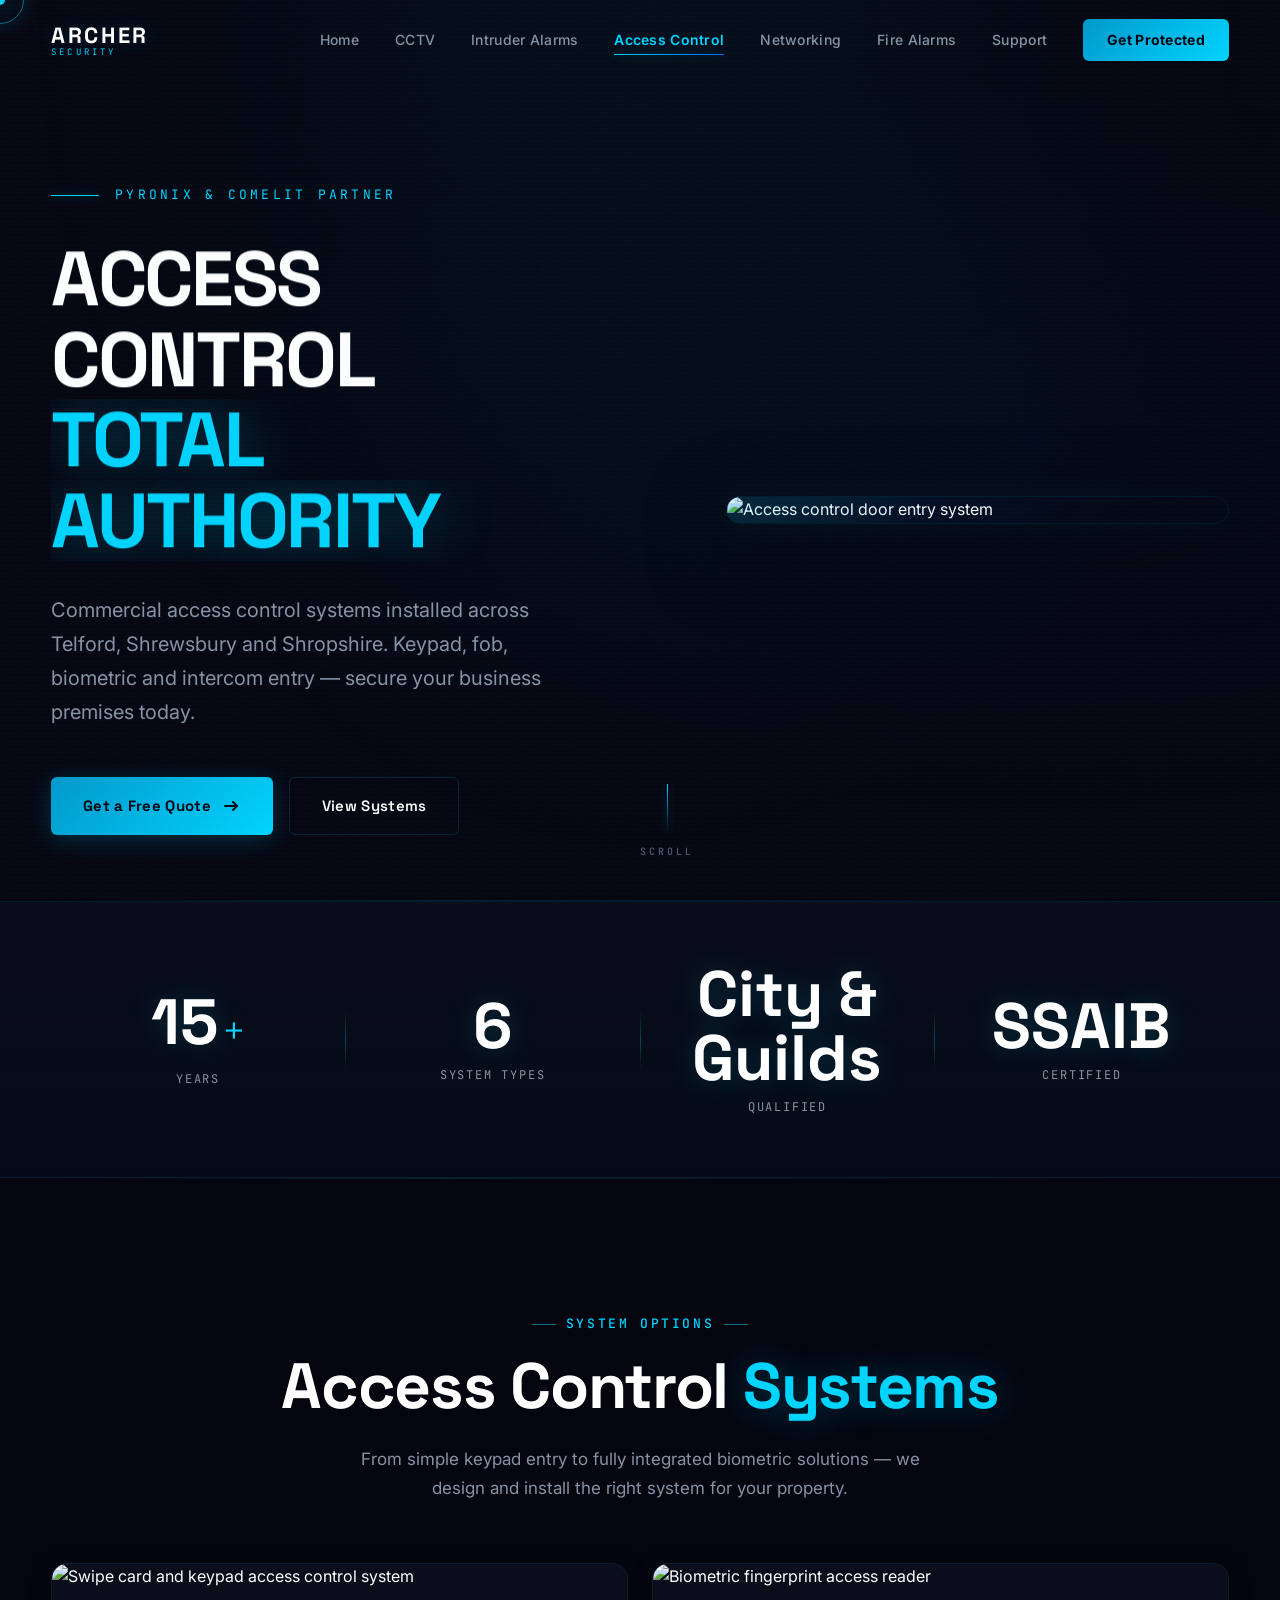
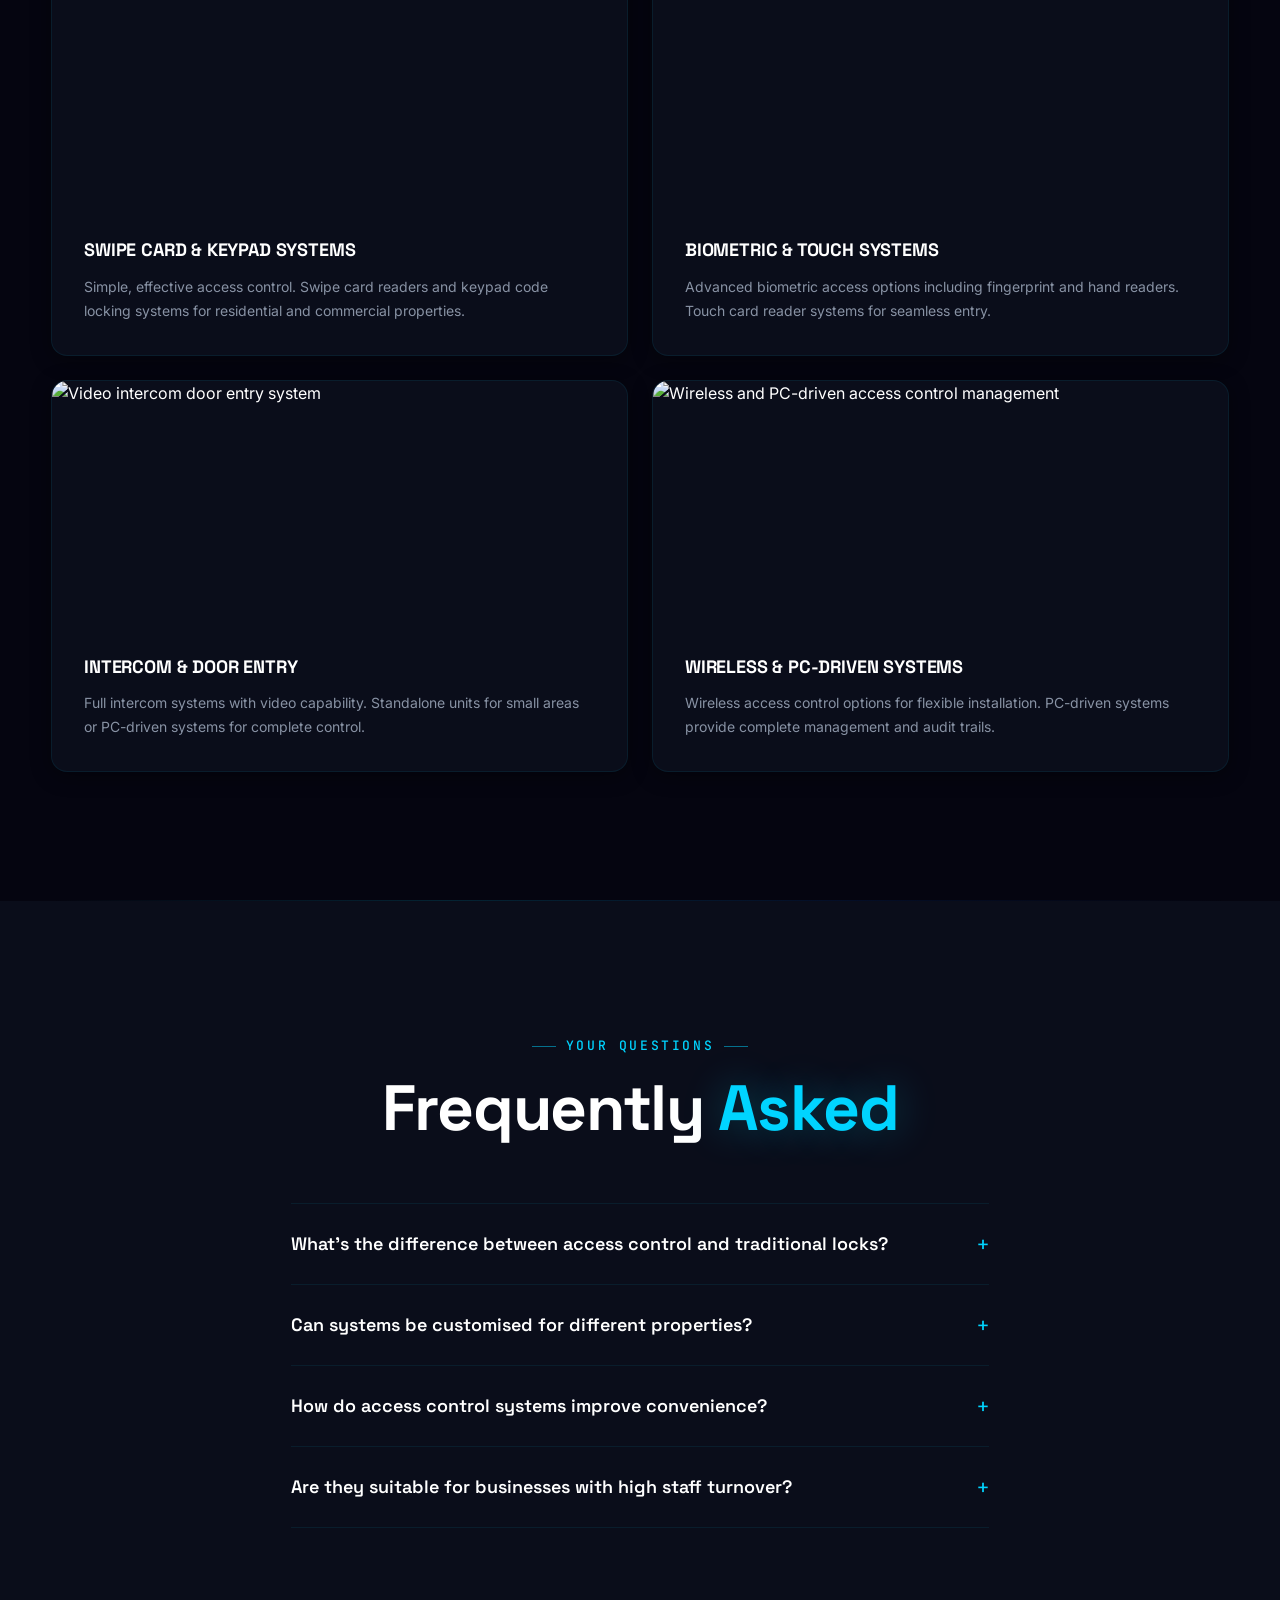
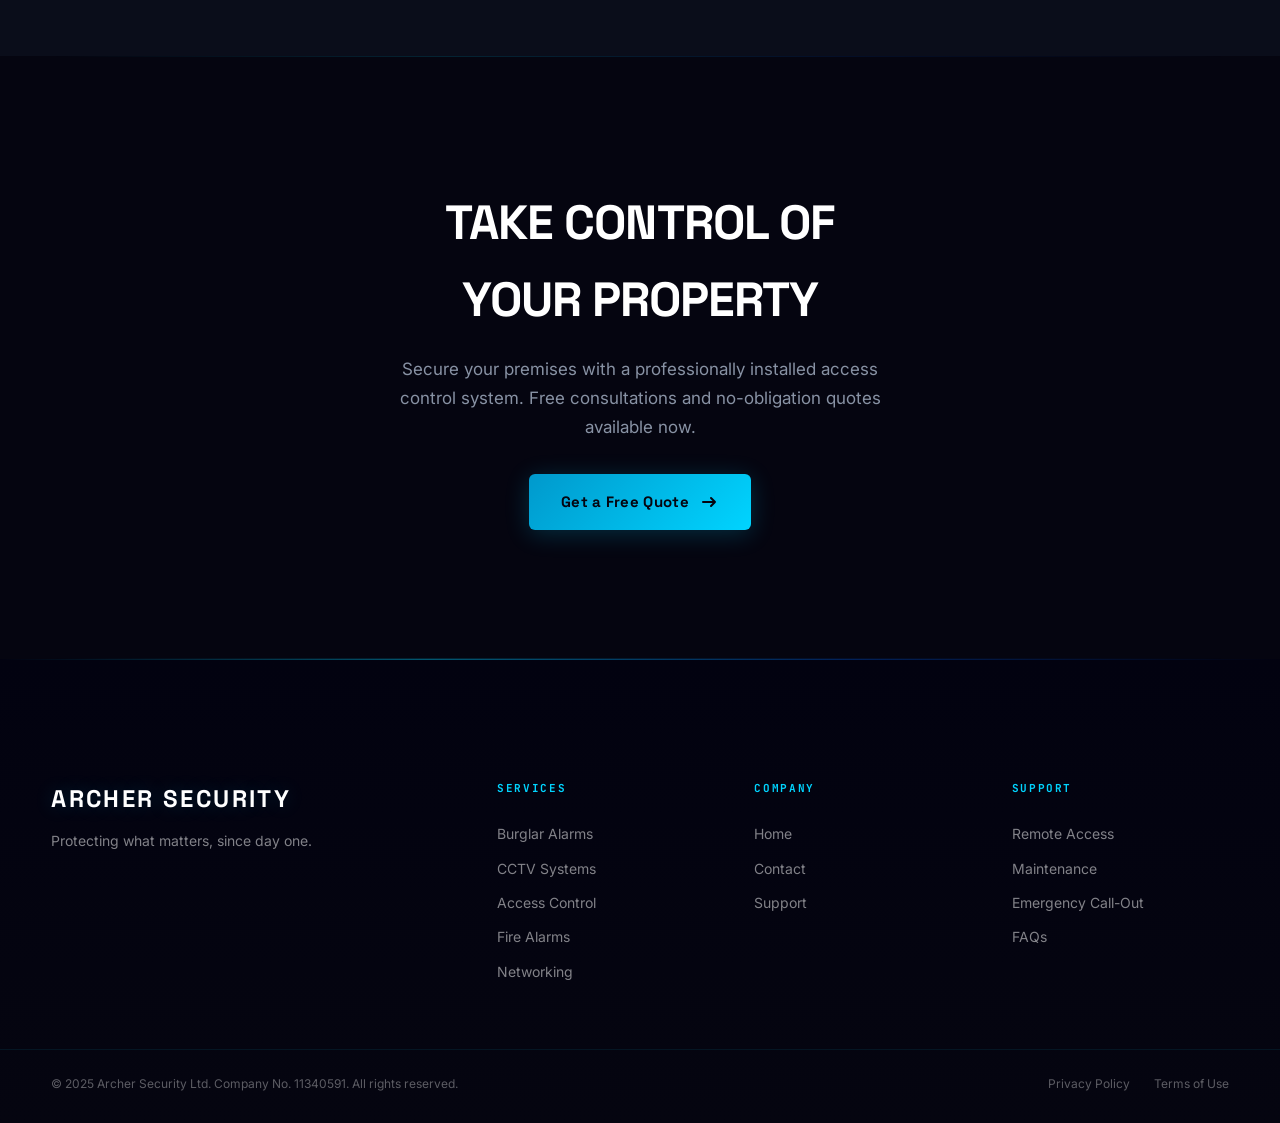
==== commit 0db2829c: "Full dark/cyber theme makeover — cinematic interactive overhaul" ====
--- a/access-control.html
+++ b/access-control.html
@@ -22,6 +22,9 @@
 <body>
 
     <div class="scanlines" aria-hidden="true"></div>
+    <div class="noise-overlay" aria-hidden="true"></div>
+    <canvas id="trail-canvas" class="trail-canvas"></canvas>
+    <div id="energy-burst-container" aria-hidden="true"></div>
 
     <!-- ==================== PRELOADER ==================== -->
     <div id="preloader" class="preloader">
@@ -274,6 +277,7 @@
 
     <script src="js/shaders.js" defer></script>
     <script src="js/three-scenes.js" defer></script>
+    <script src="js/effects.js" defer></script>
     <script src="js/animations.js" defer></script>
     <script src="js/ui.js" defer></script>
     <script src="js/app.js" defer></script>
--- a/css/styles.css
+++ b/css/styles.css
@@ -1,24 +1,29 @@
 /* ============================================
-   ARCHER SECURITY - DESIGN SYSTEM (LIGHT)
+   ARCHER SECURITY - DESIGN SYSTEM (DARK · CYBER)
+   Cinematic · Interactive · High-Energy
    ============================================ */
 
 :root {
-    --color-bg: #ffffff;
-    --color-bg-secondary: #f5f7fb;
-    --color-bg-tertiary: #edf1f8;
-    --color-accent: #083d99;
-    --color-accent-light: #0b50c2;
-    --color-accent-dark: #052566;
-    --color-accent-glow: rgba(8, 61, 153, 0.10);
-    --color-accent-glow-strong: rgba(8, 61, 153, 0.18);
-    --color-alert: #ff6b00;
-    --color-text: #0f172a;
-    --color-text-secondary: #475569;
-    --color-text-muted: #94a3b8;
-    --color-glass: rgba(0, 0, 0, 0.02);
-    --color-glass-border: rgba(0, 0, 0, 0.08);
-    --color-glass-hover: rgba(0, 0, 0, 0.04);
-    --color-card-shadow: rgba(15, 23, 42, 0.06);
+    --color-bg: #050510;
+    --color-bg-secondary: #0a0d1a;
+    --color-bg-tertiary: #0f1324;
+    --color-accent: #00d4ff;
+    --color-accent-light: #33ddff;
+    --color-accent-dark: #0099cc;
+    --color-accent-glow: rgba(0, 212, 255, 0.08);
+    --color-accent-glow-strong: rgba(0, 212, 255, 0.18);
+    --color-accent-2: #0066ff;
+    --color-accent-2-glow: rgba(0, 102, 255, 0.12);
+    --color-alert: #ff5e00;
+    --color-alert-glow: rgba(255, 94, 0, 0.2);
+    --color-text: #ffffff;
+    --color-text-secondary: #8892a4;
+    --color-text-muted: #5a6680;
+    --color-glass: rgba(0, 212, 255, 0.03);
+    --color-glass-border: rgba(0, 212, 255, 0.08);
+    --color-glass-hover: rgba(0, 212, 255, 0.06);
+    --color-card-shadow: rgba(0, 0, 0, 0.4);
+    --color-card-glow: rgba(0, 212, 255, 0.05);
 
     --font-display: 'Space Grotesk', sans-serif;
     --font-body: 'Inter', sans-serif;
@@ -27,6 +32,7 @@
     --ease-out-expo: cubic-bezier(0.16, 1, 0.3, 1);
     --ease-out-quart: cubic-bezier(0.25, 1, 0.5, 1);
     --ease-in-out: cubic-bezier(0.65, 0, 0.35, 1);
+    --ease-elastic: cubic-bezier(0.68, -0.55, 0.265, 1.55);
 
     --nav-height: 80px;
     --section-padding: clamp(80px, 10vw, 160px);
@@ -82,32 +88,108 @@
 
 ::selection {
     background: var(--color-accent);
-    color: #ffffff;
+    color: #050510;
+}
+
+/* ============================================
+   EFFECT OVERLAYS
+   ============================================ */
+
+/* Noise texture overlay */
+.noise-overlay {
+    position: fixed;
+    inset: 0;
+    z-index: 9997;
+    pointer-events: none;
+    opacity: 0.03;
+    background-image: url("data:image/svg+xml,%3Csvg viewBox='0 0 256 256' xmlns='http://www.w3.org/2000/svg'%3E%3Cfilter id='n'%3E%3CfeTurbulence type='fractalNoise' baseFrequency='0.9' numOctaves='4' stitchTiles='stitch'/%3E%3C/filter%3E%3Crect width='100%25' height='100%25' filter='url(%23n)'/%3E%3C/svg%3E");
+    background-size: 256px 256px;
+}
+
+/* Scanline overlay */
+.scanlines {
+    position: fixed;
+    inset: 0;
+    z-index: 9998;
+    pointer-events: none;
+    background: repeating-linear-gradient(
+        0deg,
+        transparent,
+        transparent 2px,
+        rgba(0, 212, 255, 0.015) 2px,
+        rgba(0, 212, 255, 0.015) 4px
+    );
+}
+
+/* Digital glitch animation */
+@keyframes textGlitch {
+    0%, 100% { text-shadow: none; transform: none; }
+    20% { text-shadow: 2px 0 rgba(255, 0, 80, 0.7), -2px 0 rgba(0, 212, 255, 0.7); transform: skewX(0.5deg); }
+    40% { text-shadow: -2px 0 rgba(255, 0, 80, 0.7), 2px 0 rgba(0, 212, 255, 0.7); transform: skewX(-0.5deg); }
+    60% { text-shadow: 1px 2px rgba(0, 212, 255, 0.6), -1px -1px rgba(0, 102, 255, 0.6); transform: none; }
+    80% { text-shadow: -1px -1px rgba(255, 94, 0, 0.5), 2px -1px rgba(0, 212, 255, 0.5); transform: skewX(0.3deg); }
+}
+
+.glitch {
+    animation: textGlitch 0.3s steps(2, jump-none);
+}
+
+/* Energy pulse ring animation */
+@keyframes energyPulse {
+    0% { transform: scale(1); opacity: 0.8; }
+    100% { transform: scale(1.8); opacity: 0; }
+}
+
+@keyframes energyPulseSlow {
+    0%, 100% { transform: scale(1); opacity: 0.4; }
+    50% { transform: scale(1.4); opacity: 0; }
+}
+
+/* Speed line animation */
+@keyframes speedLineHorizontal {
+    0% { transform: translateX(-100%); opacity: 0; }
+    20% { opacity: 0.6; }
+    80% { opacity: 0.6; }
+    100% { transform: translateX(100vw); opacity: 0; }
+}
+
+@keyframes speedLineVertical {
+    0% { transform: translateY(-100%); opacity: 0; }
+    20% { opacity: 0.4; }
+    80% { opacity: 0.4; }
+    100% { transform: translateY(100vh); opacity: 0; }
+}
+
+/* Data stream pulse */
+@keyframes dataStream {
+    0% { background-position: 0% 50%; }
+    100% { background-position: 200% 50%; }
+}
+
+/* Floating particle drift */
+@keyframes floatDrift {
+    0%, 100% { transform: translateY(0) translateX(0); }
+    25% { transform: translateY(-10px) translateX(5px); }
+    50% { transform: translateY(-5px) translateX(10px); }
+    75% { transform: translateY(-15px) translateX(-5px); }
+}
+
+/* Border glow pulse */
+@keyframes borderGlowPulse {
+    0%, 100% { border-color: rgba(0, 212, 255, 0.15); box-shadow: 0 0 10px rgba(0, 212, 255, 0.05); }
+    50% { border-color: rgba(0, 212, 255, 0.35); box-shadow: 0 0 25px rgba(0, 212, 255, 0.12); }
+}
+
+/* HUD bracket pulse */
+@keyframes hudPulse {
+    0%, 100% { opacity: 0.5; }
+    50% { opacity: 1; }
 }
 
 /* ============================================
    RENDER PERFORMANCE OPTIMISATIONS
    ============================================ */
 
-/*
- * content-visibility: auto is disabled below because it breaks GSAP
- * ScrollTrigger — the browser skips layout for off-screen sections,
- * causing ScrollTrigger to calculate incorrect trigger positions.
- * Sections retain contain-intrinsic-size hints for potential future use.
- */
-/*
-.about,
-.gallery,
-.testimonials,
-.partners,
-.contact,
-.footer {
-    content-visibility: auto;
-    contain-intrinsic-size: auto 500px;
-}
-*/
-
-/* GPU-promote known animated elements */
 .hero__title-word,
 .hero__subtitle,
 .hero__actions,
@@ -118,71 +200,38 @@
 .gallery__item,
 .accreditation,
 .form-group,
-.contact__form-wrapper {
+.contact__form-wrapper,
+.tilt-element {
     will-change: transform, opacity;
 }
 
-/* Isolate layout for card containers */
 .service-card,
 .technology__feature,
 .accreditation {
     contain: layout style;
 }
 
-/* Services wrapper - optimise for horizontal scroll */
 .services__wrapper {
     will-change: transform;
 }
 
-/* Partners marquee - promote to GPU */
 .partners__track {
     will-change: transform;
 }
 
-/* Sticky nav optimisation */
 .nav {
     will-change: transform, backdrop-filter;
 }
 
-/* Hero canvas optimisation */
-.hero-canvas {
+.hero-canvas,
+.trail-canvas {
     contain: strict;
 }
 
 /* ============================================
-   CINEMATIC EFFECTS — Scanlines, Glitch, Distortion
+   CINEMATIC EFFECTS — Image hover, kinetic, holographic
    ============================================ */
 
-/* Holographic scanline overlay */
-.scanlines {
-    position: fixed;
-    inset: 0;
-    z-index: 9998;
-    pointer-events: none;
-    background: repeating-linear-gradient(
-        0deg,
-        transparent,
-        transparent 2px,
-        rgba(8, 61, 153, 0.04) 2px,
-        rgba(8, 61, 153, 0.04) 3px
-    );
-    opacity: 0.6;
-}
-
-/* Digital glitch animation */
-@keyframes textGlitch {
-    0%, 100% { text-shadow: none; transform: none; }
-    20% { text-shadow: 2px 0 rgba(255, 0, 0, 0.6), -2px 0 rgba(0, 255, 255, 0.6); transform: skewX(0.5deg); }
-    40% { text-shadow: -2px 0 rgba(255, 0, 0, 0.6), 2px 0 rgba(0, 255, 255, 0.6); transform: skewX(-0.5deg); }
-     60% { text-shadow: 1px 2px rgba(8, 61, 153, 0.5), -1px -1px rgba(11, 80, 194, 0.5); transform: none; }
-     80% { text-shadow: -1px -1px rgba(255, 107, 0, 0.4), 2px -1px rgba(8, 61, 153, 0.4); transform: skewX(0.3deg); }
-}
-
-.glitch {
-    animation: textGlitch 0.3s steps(2, jump-none);
-}
-
-/* Image hover liquid distortion */
 .gallery__item img,
 .about__image img,
 .feature-card__img img,
@@ -198,10 +247,9 @@
 .feature-card:hover .feature-card__image img,
 .feature-block:hover .feature-block__image img {
     transform: scale(1.06);
-    filter: brightness(1.1) contrast(1.05);
-}
-
-/* Kinetic text on section titles */
+    filter: brightness(1.2) contrast(1.1) saturate(1.1);
+}
+
 .section-title {
     transition: letter-spacing 0.6s cubic-bezier(0.16, 1, 0.3, 1);
 }
@@ -209,30 +257,6 @@
 .features:hover .section-title,
 .about:hover .section-title {
     letter-spacing: 0.01em;
-}
-
-/* Magnetic element base */
-[data-magnetic] {
-    transition: transform 0.4s cubic-bezier(0.16, 1, 0.3, 1);
-}
-
-/* Button hover glow with pulse */
-.btn--primary::after {
-    content: '';
-    position: absolute;
-    inset: -4px;
-    border-radius: 10px;
-    background: transparent;
-    border: 2px solid var(--color-accent);
-    opacity: 0;
-    transition: opacity 0.4s, transform 0.4s;
-    transform: scale(1.05);
-    pointer-events: none;
-}
-
-.btn--primary:hover::after {
-    opacity: 0.3;
-    transform: scale(1);
 }
 
 /* Holographic edge glow on cards */
@@ -243,7 +267,7 @@
     position: absolute;
     inset: -1px;
     border-radius: inherit;
-    background: linear-gradient(135deg, var(--color-accent), transparent 40%, transparent 60%, var(--color-accent));
+    background: linear-gradient(135deg, var(--color-accent), transparent 30%, transparent 70%, var(--color-accent-2));
     opacity: 0;
     transition: opacity 0.5s cubic-bezier(0.16, 1, 0.3, 1);
     z-index: -1;
@@ -253,23 +277,27 @@
 .service-card:hover::before,
 .feature-card:hover::before,
 .feature-block:hover::before {
-    opacity: 0.2;
+    opacity: 0.4;
 }
 
 /* Contact form input focus glow */
 .form-input:focus {
     border-bottom-color: var(--color-accent);
-    box-shadow: 0 1px 0 var(--color-accent);
-}
-
-/* Nav accent pulse on scroll */
+    box-shadow: 0 1px 0 var(--color-accent), 0 8px 20px rgba(0, 212, 255, 0.1);
+}
+
+/* Nav accent glow on scroll */
 .nav.scrolled {
-    background: rgba(255, 255, 255, 0.92);
-    backdrop-filter: blur(28px) saturate(180%);
-    -webkit-backdrop-filter: blur(28px) saturate(180%);
-    box-shadow: 0 1px 3px rgba(0, 0, 0, 0.06), 0 0 30px rgba(8, 61, 153, 0.05);
-    border-bottom: 1px solid rgba(8, 61, 153, 0.06);
-}
+    background: rgba(5, 5, 16, 0.88);
+    backdrop-filter: blur(32px) saturate(180%);
+    -webkit-backdrop-filter: blur(32px) saturate(180%);
+    box-shadow: 0 1px 3px rgba(0, 0, 0, 0.3), 0 0 40px rgba(0, 212, 255, 0.04);
+    border-bottom: 1px solid rgba(0, 212, 255, 0.08);
+}
+
+/* ============================================
+   SECTION TAGS & TITLES
+   ============================================ */
 
 .section-tag {
     font-family: var(--font-mono);
@@ -278,8 +306,20 @@
     letter-spacing: 0.2em;
     text-transform: uppercase;
     color: var(--color-accent);
-    display: inline-block;
+    display: inline-flex;
+    align-items: center;
+    gap: 10px;
     margin-bottom: 16px;
+}
+
+.section-tag::before,
+.section-tag::after {
+    content: '';
+    display: block;
+    width: 24px;
+    height: 1px;
+    background: var(--color-accent);
+    opacity: 0.5;
 }
 
 .section-title {
@@ -295,6 +335,7 @@
 .text-accent {
     color: var(--color-accent);
     position: relative;
+    text-shadow: 0 0 40px rgba(0, 212, 255, 0.3);
 }
 
 .text-highlight {
@@ -303,14 +344,68 @@
 }
 
 /* ============================================
+   ENERGY LINES DECORATION
+   ============================================ */
+
+.energy-line {
+    position: absolute;
+    pointer-events: none;
+    z-index: 0;
+}
+
+.energy-line--horizontal {
+    width: 100%;
+    height: 1px;
+    background: linear-gradient(90deg, transparent, var(--color-accent), transparent);
+    opacity: 0.15;
+}
+
+.energy-line--vertical {
+    width: 1px;
+    height: 100%;
+    background: linear-gradient(180deg, transparent, var(--color-accent), transparent);
+    opacity: 0.1;
+}
+
+.energy-line--corner {
+    position: absolute;
+    width: 40px;
+    height: 40px;
+}
+
+.energy-line--corner::before,
+.energy-line--corner::after {
+    content: '';
+    position: absolute;
+    background: var(--color-accent);
+    opacity: 0.3;
+}
+
+.energy-line--corner::before {
+    top: 0;
+    left: 0;
+    width: 100%;
+    height: 1px;
+}
+
+.energy-line--corner::after {
+    top: 0;
+    left: 0;
+    width: 1px;
+    height: 100%;
+}
+
+/* ============================================
    CUSTOM CURSOR
    ============================================ */
+
 .cursor {
     position: fixed;
     top: 0;
     left: 0;
     z-index: 10000;
     pointer-events: none;
+    mix-blend-mode: difference;
 }
 
 .cursor__dot {
@@ -322,7 +417,7 @@
     transition: width 0.3s var(--ease-out-expo),
                 height 0.3s var(--ease-out-expo),
                 background 0.3s;
-    box-shadow: 0 0 16px rgba(8, 61, 153, 0.5);
+    box-shadow: 0 0 24px rgba(0, 212, 255, 0.8), 0 0 60px rgba(0, 212, 255, 0.3);
 }
 
 .cursor__ring {
@@ -339,7 +434,7 @@
                 border-color 0.3s,
                 opacity 0.3s;
     opacity: 0.5;
-    box-shadow: 0 0 24px rgba(8, 61, 153, 0.2);
+    box-shadow: 0 0 24px rgba(0, 212, 255, 0.3), inset 0 0 24px rgba(0, 212, 255, 0.08);
 }
 
 .cursor--hover .cursor__dot {
@@ -348,14 +443,35 @@
 }
 
 .cursor--hover .cursor__ring {
-    width: 60px;
-    height: 60px;
-    border-color: var(--color-accent);
-    opacity: 0.8;
+    width: 72px;
+    height: 72px;
+    border-color: var(--color-accent-light);
+    opacity: 0.9;
+    border-width: 2px;
+    box-shadow: 0 0 40px rgba(0, 212, 255, 0.5), inset 0 0 20px rgba(0, 212, 255, 0.12);
+}
+
+/* Cursor trail particles */
+.cursor-trail-particle {
+    position: fixed;
+    pointer-events: none;
+    z-index: 9999;
+    width: 4px;
+    height: 4px;
+    border-radius: 50%;
+    background: var(--color-accent);
+    box-shadow: 0 0 8px var(--color-accent);
+    animation: trailFade 0.6s ease-out forwards;
+}
+
+@keyframes trailFade {
+    0% { opacity: 1; transform: scale(1); }
+    100% { opacity: 0; transform: scale(0); }
 }
 
 @media (pointer: coarse) {
     .cursor { display: none; }
+    .cursor-trail-particle { display: none; }
     body { cursor: auto; }
     button, a { cursor: pointer; }
 }
@@ -363,6 +479,7 @@
 /* ============================================
    PRELOADER
    ============================================ */
+
 .preloader {
     position: fixed;
     inset: 0;
@@ -391,8 +508,8 @@
     top: 50%;
     left: 50%;
     transform: translate(-50%, -50%);
-    width: 300px;
-    height: 300px;
+    width: 400px;
+    height: 400px;
 }
 
 .preloader__text {
@@ -403,13 +520,14 @@
 .preloader__word {
     display: block;
     font-family: var(--font-display);
-    font-size: clamp(32px, 6vw, 64px);
+    font-size: clamp(32px, 6vw, 72px);
     font-weight: 700;
     letter-spacing: 0.15em;
     line-height: 1.2;
     color: var(--color-text);
     opacity: 0;
     transform: translateY(20px);
+    text-shadow: 0 0 40px rgba(0, 212, 255, 0.3);
 }
 
 .preloader__progress {
@@ -425,23 +543,24 @@
 .preloader__bar {
     width: 0;
     height: 2px;
-    background: linear-gradient(90deg, var(--color-accent), var(--color-accent-light));
+    background: linear-gradient(90deg, var(--color-accent), var(--color-accent-2), var(--color-accent-light));
     border-radius: 1px;
     transition: width 0.3s;
-    max-width: 200px;
-    box-shadow: 0 0 8px rgba(8, 61, 153, 0.3);
+    max-width: 240px;
+    box-shadow: 0 0 16px rgba(0, 212, 255, 0.4), 0 0 40px rgba(0, 212, 255, 0.15);
 }
 
 .preloader__percent {
     font-family: var(--font-mono);
-    font-size: 12px;
+    font-size: 13px;
     color: var(--color-text-secondary);
-    min-width: 36px;
+    min-width: 40px;
 }
 
 /* ============================================
    NAVIGATION
    ============================================ */
+
 .nav {
     position: fixed;
     top: 0;
@@ -452,13 +571,6 @@
     transition: background 0.4s, backdrop-filter 0.4s, box-shadow 0.4s;
 }
 
-.nav.scrolled {
-    background: rgba(255, 255, 255, 0.92);
-    backdrop-filter: blur(20px) saturate(180%);
-    -webkit-backdrop-filter: blur(20px) saturate(180%);
-    box-shadow: 0 1px 3px rgba(0, 0, 0, 0.06);
-}
-
 .nav__inner {
     max-width: var(--container-width);
     margin: 0 auto;
@@ -481,6 +593,7 @@
     font-weight: 700;
     letter-spacing: 0.12em;
     color: var(--color-text);
+    text-shadow: 0 0 20px rgba(0, 212, 255, 0.2);
 }
 
 .nav__logo-sub {
@@ -503,7 +616,7 @@
     font-weight: 500;
     letter-spacing: 0.02em;
     color: var(--color-text-secondary);
-    transition: color 0.3s;
+    transition: color 0.3s, text-shadow 0.3s;
     position: relative;
 }
 
@@ -514,12 +627,14 @@
     left: 0;
     width: 0;
     height: 1.5px;
-    background: linear-gradient(90deg, var(--color-accent), var(--color-accent-light));
+    background: linear-gradient(90deg, var(--color-accent), var(--color-accent-2));
     transition: width 0.4s var(--ease-out-expo);
+    box-shadow: 0 0 8px rgba(0, 212, 255, 0.4);
 }
 
 .nav__link:hover {
     color: var(--color-text);
+    text-shadow: 0 0 20px rgba(0, 212, 255, 0.15);
 }
 
 .nav__link:hover::after {
@@ -529,6 +644,7 @@
 .nav__link--active {
     color: var(--color-accent);
     font-weight: 600;
+    text-shadow: 0 0 20px rgba(0, 212, 255, 0.25);
 }
 
 .nav__link--active::after {
@@ -536,12 +652,13 @@
 }
 
 .nav__link--cta {
-    background: var(--color-accent);
-    color: #ffffff;
+    background: linear-gradient(135deg, var(--color-accent-dark), var(--color-accent));
+    color: #050510;
     padding: 10px 24px;
     border-radius: 6px;
-    font-weight: 600;
+    font-weight: 700;
     transition: background 0.3s, transform 0.3s, box-shadow 0.3s;
+    text-shadow: none;
 }
 
 .nav__link--cta::after {
@@ -549,10 +666,10 @@
 }
 
 .nav__link--cta:hover {
-    background: var(--color-accent-dark);
-    color: #ffffff;
-    transform: translateY(-1px);
-    box-shadow: 0 4px 16px rgba(8, 61, 153, 0.25);
+    background: linear-gradient(135deg, var(--color-accent), var(--color-accent-light));
+    color: #050510;
+    transform: translateY(-2px);
+    box-shadow: 0 8px 32px rgba(0, 212, 255, 0.35), 0 0 60px rgba(0, 212, 255, 0.15);
 }
 
 .nav__burger {
@@ -585,6 +702,7 @@
 /* ============================================
    HERO
    ============================================ */
+
 .hero-canvas {
     position: fixed;
     top: 0;
@@ -602,6 +720,15 @@
     display: flex;
     align-items: center;
     padding: var(--nav-height) var(--container-padding) 0;
+}
+
+.hero::before {
+    content: '';
+    position: absolute;
+    inset: 0;
+    background: radial-gradient(ellipse at 50% 0%, rgba(0, 212, 255, 0.04) 0%, transparent 70%),
+                radial-gradient(ellipse at 80% 50%, rgba(0, 102, 255, 0.03) 0%, transparent 60%);
+    pointer-events: none;
 }
 
 .hero__inner {
@@ -651,6 +778,7 @@
     background: var(--color-accent);
     transform-origin: left;
     transform: scaleX(0);
+    box-shadow: 0 0 10px rgba(0, 212, 255, 0.5);
 }
 
 .hero__eyebrow-text {
@@ -683,6 +811,7 @@
 
 .hero__title-word--accent {
     color: var(--color-accent);
+    text-shadow: 0 0 60px rgba(0, 212, 255, 0.4);
 }
 
 .hero__subtitle {
@@ -706,9 +835,10 @@
     position: relative;
     border-radius: 16px;
     overflow: hidden;
-    box-shadow: 0 24px 64px rgba(15, 23, 42, 0.10);
+    box-shadow: 0 24px 80px rgba(0, 0, 0, 0.5), 0 0 40px rgba(0, 212, 255, 0.06);
     opacity: 0;
     transform: translateY(30px) scale(0.97);
+    border: 1px solid rgba(0, 212, 255, 0.08);
 }
 
 .hero__image img {
@@ -721,7 +851,7 @@
 .hero__image-overlay {
     position: absolute;
     inset: 0;
-    background: linear-gradient(135deg, rgba(8, 61, 153, 0.12) 0%, rgba(8, 61, 153, 0.03) 40%, transparent 70%);
+    background: linear-gradient(135deg, rgba(0, 212, 255, 0.15) 0%, rgba(0, 102, 255, 0.05) 40%, transparent 70%);
     pointer-events: none;
 }
 
@@ -742,6 +872,7 @@
     height: 48px;
     background: linear-gradient(to bottom, var(--color-accent), transparent);
     animation: scrollPulse 2s ease-in-out infinite;
+    box-shadow: 0 0 10px rgba(0, 212, 255, 0.4);
 }
 
 .hero__scroll-text {
@@ -756,7 +887,28 @@
     50% { opacity: 1; transform: scaleY(1); }
 }
 
-/* --- Buttons --- */
+/* Speed lines behind hero */
+.hero__speed-lines {
+    position: absolute;
+    inset: 0;
+    pointer-events: none;
+    overflow: hidden;
+    z-index: 0;
+}
+
+.hero__speed-line {
+    position: absolute;
+    height: 1px;
+    background: linear-gradient(90deg, transparent, rgba(0, 212, 255, 0.15), transparent);
+    width: 300px;
+    animation: speedLineHorizontal 3s linear infinite;
+    opacity: 0;
+}
+
+/* ============================================
+   BUTTONS
+   ============================================ */
+
 .btn {
     display: inline-flex;
     align-items: center;
@@ -773,26 +925,62 @@
 }
 
 .btn--primary {
-    background: var(--color-accent);
-    color: #ffffff;
+    background: linear-gradient(135deg, var(--color-accent-dark), var(--color-accent));
+    color: #050510;
+    font-weight: 700;
+    box-shadow: 0 4px 24px rgba(0, 212, 255, 0.2);
+}
+
+.btn--primary::before {
+    content: '';
+    position: absolute;
+    inset: 0;
+    background: linear-gradient(135deg, transparent, rgba(255,255,255,0.15), transparent);
+    transform: translateX(-100%);
+    transition: transform 0.6s;
 }
 
 .btn--primary:hover {
-    background: var(--color-accent-dark);
-    transform: translateY(-2px);
-    box-shadow: 0 8px 32px rgba(8, 61, 153, 0.30), 0 0 0 4px rgba(8, 61, 153, 0.08);
+    background: linear-gradient(135deg, var(--color-accent), var(--color-accent-light));
+    transform: translateY(-3px);
+    box-shadow: 0 12px 40px rgba(0, 212, 255, 0.35), 0 0 80px rgba(0, 212, 255, 0.12);
+}
+
+.btn--primary:hover::before {
+    transform: translateX(100%);
+}
+
+.btn--primary::after {
+    content: '';
+    position: absolute;
+    inset: -4px;
+    border-radius: 10px;
+    background: transparent;
+    border: 2px solid var(--color-accent);
+    opacity: 0;
+    transition: opacity 0.4s, transform 0.4s;
+    transform: scale(1.05);
+    pointer-events: none;
+}
+
+.btn--primary:hover::after {
+    opacity: 0.3;
+    transform: scale(1);
+    animation: borderGlowPulse 2s ease-in-out infinite;
 }
 
 .btn--ghost {
-    border: 1.5px solid var(--color-glass-border);
+    border: 1.5px solid rgba(0, 212, 255, 0.15);
     color: var(--color-text);
-    background: var(--color-bg);
+    background: transparent;
+    backdrop-filter: blur(10px);
 }
 
 .btn--ghost:hover {
     border-color: var(--color-accent);
     background: var(--color-accent-glow);
     transform: translateY(-2px);
+    box-shadow: 0 8px 24px rgba(0, 212, 255, 0.1), 0 0 40px rgba(0, 212, 255, 0.05);
 }
 
 .btn--full {
@@ -800,13 +988,25 @@
     justify-content: center;
 }
 
+/* Pulse ring around primary buttons */
+.btn-pulse-ring {
+    position: absolute;
+    inset: -8px;
+    border-radius: 14px;
+    border: 2px solid var(--color-accent);
+    opacity: 0;
+    pointer-events: none;
+    animation: energyPulse 2s ease-out infinite;
+}
+
 /* ============================================
    STATS
    ============================================ */
+
 .stats {
     position: relative;
     z-index: 1;
-    background: linear-gradient(180deg, var(--color-bg-secondary) 0%, rgba(8, 61, 153, 0.03) 100%);
+    background: linear-gradient(180deg, var(--color-bg-secondary) 0%, rgba(0, 212, 255, 0.03) 100%);
     border-top: 1px solid var(--color-glass-border);
     border-bottom: 1px solid var(--color-glass-border);
 }
@@ -831,6 +1031,7 @@
     font-weight: 700;
     line-height: 1;
     color: var(--color-text);
+    text-shadow: 0 0 30px rgba(0, 212, 255, 0.2);
 }
 
 .stats__plus,
@@ -854,19 +1055,21 @@
 .stats__divider {
     width: 1px;
     height: 60px;
-    background: var(--color-glass-border);
+    background: linear-gradient(180deg, transparent, var(--color-accent), transparent);
     transform: scaleY(0);
     transform-origin: center;
+    opacity: 0.3;
 }
 
 /* ============================================
    SERVICES (Horizontal Scroll)
    ============================================ */
+
 .services {
     position: relative;
     z-index: 1;
     padding-top: var(--section-padding);
-    background: linear-gradient(180deg, var(--color-bg) 0%, rgba(8, 61, 153, 0.015) 50%, var(--color-bg) 100%);
+    background: linear-gradient(180deg, var(--color-bg) 0%, rgba(0, 212, 255, 0.02) 40%, var(--color-bg) 100%);
     overflow: hidden;
 }
 
@@ -901,7 +1104,7 @@
     height: 560px;
     border-radius: 16px;
     overflow: hidden;
-    background: var(--color-bg);
+    background: var(--color-bg-secondary);
     border: 1px solid var(--color-glass-border);
     box-shadow: 0 4px 24px var(--color-card-shadow);
     transition: border-color 0.4s, box-shadow 0.4s, transform 0.4s;
@@ -909,9 +1112,9 @@
 }
 
 .service-card:hover {
-    border-color: rgba(8, 61, 153, 0.2);
-    box-shadow: 0 12px 48px rgba(15, 23, 42, 0.10), 0 0 0 1px rgba(8, 61, 153, 0.08);
-    transform: translateY(-4px);
+    border-color: rgba(0, 212, 255, 0.25);
+    box-shadow: 0 12px 48px rgba(0, 0, 0, 0.5), 0 0 30px rgba(0, 212, 255, 0.08), 0 0 0 1px rgba(0, 212, 255, 0.1);
+    transform: translateY(-6px);
 }
 
 .service-card__bg {
@@ -919,12 +1122,13 @@
     inset: 0;
     background-size: cover;
     background-position: center;
+    opacity: 0.06;
+    transition: opacity 0.6s;
+    filter: brightness(1.5) saturate(0.5);
+}
+
+.service-card:hover .service-card__bg {
     opacity: 0.12;
-    transition: opacity 0.6s;
-}
-
-.service-card:hover .service-card__bg {
-    opacity: 0.20;
 }
 
 .service-card__content {
@@ -935,6 +1139,15 @@
     display: flex;
     flex-direction: column;
     justify-content: flex-end;
+}
+
+.service-card__content::before {
+    content: '';
+    position: absolute;
+    inset: 0;
+    background: linear-gradient(to top, rgba(5,5,16,0.95) 0%, rgba(5,5,16,0.7) 40%, transparent 75%);
+    z-index: -1;
+    border-radius: 0 0 16px 16px;
 }
 
 .service-card__number {
@@ -971,11 +1184,12 @@
     letter-spacing: 0.1em;
     text-transform: uppercase;
     color: var(--color-accent);
-    transition: gap 0.3s;
+    transition: gap 0.3s, text-shadow 0.3s;
 }
 
 .service-card__cta:hover {
     gap: 14px;
+    text-shadow: 0 0 16px rgba(0, 212, 255, 0.4);
 }
 
 .service-card__visual {
@@ -992,12 +1206,12 @@
     border: 1.5px solid var(--color-glass-border);
     position: relative;
     transition: border-color 0.4s, box-shadow 0.4s;
-    background: var(--color-bg);
+    background: rgba(5, 5, 16, 0.8);
 }
 
 .service-card:hover .service-card__icon {
     border-color: var(--color-accent);
-    box-shadow: 0 0 24px var(--color-accent-glow);
+    box-shadow: 0 0 32px var(--color-accent-glow);
 }
 
 .service-card__icon::before {
@@ -1010,7 +1224,22 @@
     height: 24px;
     background: var(--color-accent);
     border-radius: 4px;
-    opacity: 0.7;
+    opacity: 0.8;
+}
+
+.service-card__icon::after {
+    content: '';
+    position: absolute;
+    inset: -12px;
+    border-radius: 50%;
+    border: 1px solid var(--color-accent);
+    opacity: 0;
+    transition: opacity 0.4s, transform 0.4s;
+}
+
+.service-card:hover .service-card__icon::after {
+    opacity: 0.3;
+    transform: scale(1.2);
 }
 
 .service-card__img {
@@ -1022,6 +1251,12 @@
     object-fit: cover;
     border-radius: 16px 16px 0 0;
     z-index: 0;
+    filter: brightness(0.7) saturate(0.8);
+    transition: filter 0.4s;
+}
+
+.service-card:hover .service-card__img {
+    filter: brightness(1) saturate(1);
 }
 
 .services__progress {
@@ -1029,7 +1264,7 @@
     margin: 40px auto 60px;
     padding: 0 var(--container-padding);
     height: 2px;
-    background: var(--color-glass-border);
+    background: rgba(0, 212, 255, 0.08);
     border-radius: 1px;
     overflow: hidden;
 }
@@ -1037,19 +1272,21 @@
 .services__progress-bar {
     height: 100%;
     width: 0%;
-    background: var(--color-accent);
+    background: linear-gradient(90deg, var(--color-accent), var(--color-accent-2));
     border-radius: 1px;
     transition: width 0.1s;
+    box-shadow: 0 0 10px rgba(0, 212, 255, 0.4);
 }
 
 /* ============================================
    TECHNOLOGY SHOWCASE
    ============================================ */
+
 .technology {
     position: relative;
     z-index: 1;
     padding: var(--section-padding) 0;
-    background: linear-gradient(180deg, var(--color-bg) 0%, rgba(8, 61, 153, 0.015) 40%, var(--color-bg) 100%);
+    background: linear-gradient(180deg, var(--color-bg) 0%, rgba(0, 212, 255, 0.02) 40%, var(--color-bg) 100%);
 }
 
 .technology__inner {
@@ -1080,15 +1317,17 @@
     align-items: center;
     gap: 20px;
     padding: 20px;
-    background: var(--color-bg-secondary);
+    background: rgba(0, 212, 255, 0.02);
     border: 1px solid var(--color-glass-border);
     border-radius: 12px;
-    transition: border-color 0.3s, background 0.3s, box-shadow 0.3s;
+    transition: border-color 0.3s, background 0.3s, box-shadow 0.3s, transform 0.3s;
 }
 
 .technology__feature:hover {
-    border-color: rgba(8, 61, 153, 0.15);
-    box-shadow: 0 4px 20px var(--color-card-shadow);
+    border-color: rgba(0, 212, 255, 0.2);
+    box-shadow: 0 4px 20px rgba(0, 0, 0, 0.3), 0 0 20px rgba(0, 212, 255, 0.05);
+    transform: translateX(4px);
+    background: rgba(0, 212, 255, 0.03);
 }
 
 .technology__feature-icon {
@@ -1101,6 +1340,7 @@
     justify-content: center;
     color: var(--color-accent);
     flex-shrink: 0;
+    border: 1px solid rgba(0, 212, 255, 0.1);
 }
 
 .technology__feature h4 {
@@ -1123,7 +1363,7 @@
     overflow: hidden;
     background: var(--color-bg-secondary);
     border: 1px solid var(--color-glass-border);
-    box-shadow: 0 8px 40px var(--color-card-shadow);
+    box-shadow: 0 8px 40px var(--color-card-shadow), 0 0 40px rgba(0, 212, 255, 0.03);
 }
 
 .technology__canvas {
@@ -1154,6 +1394,7 @@
     background: var(--color-accent);
     position: relative;
     animation: hotspotPulse 2s ease-in-out infinite;
+    box-shadow: 0 0 12px rgba(0, 212, 255, 0.6);
 }
 
 .hotspot__pulse::before {
@@ -1169,21 +1410,22 @@
 .hotspot__label {
     position: absolute;
     top: 50%;
-    left: calc(100% + 12px);
+    left: calc(100% + 14px);
     transform: translateY(-50%);
     font-family: var(--font-mono);
     font-size: 11px;
     letter-spacing: 0.05em;
     color: var(--color-text);
     white-space: nowrap;
-    background: rgba(255, 255, 255, 0.95);
+    background: rgba(5, 5, 16, 0.95);
     padding: 6px 12px;
     border-radius: 6px;
     border: 1px solid var(--color-glass-border);
-    box-shadow: 0 4px 12px var(--color-card-shadow);
+    box-shadow: 0 4px 12px rgba(0, 0, 0, 0.5);
     opacity: 0;
     transition: opacity 0.3s;
     pointer-events: none;
+    backdrop-filter: blur(8px);
 }
 
 .hotspot:hover .hotspot__label {
@@ -1192,18 +1434,19 @@
 
 @keyframes hotspotPulse {
     0%, 100% { transform: scale(1); }
-    50% { transform: scale(1.2); }
+    50% { transform: scale(1.3); box-shadow: 0 0 20px rgba(0, 212, 255, 0.8); }
 }
 
 @keyframes hotspotRing {
     0% { transform: scale(0.8); opacity: 0; }
-    50% { opacity: 0.6; }
+    50% { opacity: 0.8; }
     100% { transform: scale(1.5); opacity: 0; }
 }
 
 /* ============================================
    ABOUT
    ============================================ */
+
 .about {
     position: relative;
     z-index: 1;
@@ -1286,17 +1529,18 @@
     flex-direction: column;
     align-items: center;
     padding: 20px 24px;
-    background: var(--color-bg);
+    background: rgba(5, 5, 16, 0.8);
     border: 1px solid var(--color-glass-border);
     border-radius: 12px;
     transition: border-color 0.3s, transform 0.3s, box-shadow 0.3s;
     min-width: 100px;
+    backdrop-filter: blur(8px);
 }
 
 .accreditation:hover {
     border-color: var(--color-accent);
     transform: translateY(-4px);
-    box-shadow: 0 8px 24px var(--color-card-shadow);
+    box-shadow: 0 8px 32px rgba(0, 0, 0, 0.4), 0 0 24px rgba(0, 212, 255, 0.08);
 }
 
 .accreditation__badge {
@@ -1319,11 +1563,12 @@
 /* ============================================
    TESTIMONIALS
    ============================================ */
+
 .testimonials {
     position: relative;
     z-index: 1;
     padding: var(--section-padding) 0;
-    background: linear-gradient(180deg, var(--color-bg) 0%, rgba(8, 61, 153, 0.02) 50%, var(--color-bg) 100%);
+    background: linear-gradient(180deg, var(--color-bg) 0%, rgba(0, 212, 255, 0.02) 50%, var(--color-bg) 100%);
     text-align: center;
 }
 
@@ -1371,6 +1616,7 @@
     height: 20px;
     background: #f59e0b;
     clip-path: polygon(50% 0%, 61% 35%, 98% 35%, 68% 57%, 79% 91%, 50% 70%, 21% 91%, 32% 57%, 2% 35%, 39% 35%);
+    box-shadow: 0 0 8px rgba(245, 158, 11, 0.3);
 }
 
 .testimonial__quote {
@@ -1421,7 +1667,7 @@
     justify-content: center;
     font-size: 18px;
     color: var(--color-text-secondary);
-    transition: border-color 0.3s, background 0.3s, color 0.3s;
+    transition: border-color 0.3s, background 0.3s, color 0.3s, box-shadow 0.3s;
 }
 
 .testimonials__prev:hover,
@@ -1429,6 +1675,7 @@
     border-color: var(--color-accent);
     background: var(--color-accent-glow);
     color: var(--color-accent);
+    box-shadow: 0 0 20px rgba(0, 212, 255, 0.1);
 }
 
 .testimonials__dots {
@@ -1441,23 +1688,25 @@
     height: 8px;
     border-radius: 50%;
     background: var(--color-text-muted);
-    transition: background 0.3s, transform 0.3s;
+    transition: background 0.3s, transform 0.3s, box-shadow 0.3s;
     cursor: none;
 }
 
 .testimonials__dot.active {
     background: var(--color-accent);
     transform: scale(1.3);
+    box-shadow: 0 0 10px rgba(0, 212, 255, 0.5);
 }
 
 /* ============================================
    PARTNERS
    ============================================ */
+
 .partners {
     position: relative;
     z-index: 1;
     padding: var(--section-padding) 0;
-    background: linear-gradient(180deg, var(--color-bg-secondary) 0%, rgba(8, 61, 153, 0.02) 50%, var(--color-bg-secondary) 100%);
+    background: linear-gradient(180deg, var(--color-bg-secondary) 0%, rgba(0, 212, 255, 0.02) 50%, var(--color-bg-secondary) 100%);
     overflow: hidden;
 }
 
@@ -1498,12 +1747,13 @@
     font-weight: 700;
     letter-spacing: 0.1em;
     color: var(--color-text-muted);
-    transition: color 0.4s;
+    transition: color 0.4s, text-shadow 0.4s;
     white-space: nowrap;
 }
 
 .partner-logo:hover span {
     color: var(--color-accent);
+    text-shadow: 0 0 20px rgba(0, 212, 255, 0.4);
 }
 
 @keyframes marquee {
@@ -1512,13 +1762,14 @@
 }
 
 /* ============================================
-   GALLERY STRIP
+   GALLERY
    ============================================ */
+
 .gallery {
     position: relative;
     z-index: 1;
     padding: var(--section-padding) 0;
-    background: linear-gradient(180deg, var(--color-bg-secondary) 0%, var(--color-bg) 50%, var(--color-bg) 100%);
+    background: linear-gradient(180deg, var(--color-bg) 0%, rgba(0, 212, 255, 0.015) 50%, var(--color-bg) 100%);
     overflow: hidden;
 }
 
@@ -1544,6 +1795,13 @@
     border-radius: 12px;
     overflow: hidden;
     position: relative;
+    border: 1px solid var(--color-glass-border);
+    transition: border-color 0.4s, box-shadow 0.4s;
+}
+
+.gallery__item:hover {
+    border-color: rgba(0, 212, 255, 0.2);
+    box-shadow: 0 8px 32px rgba(0, 0, 0, 0.4), 0 0 20px rgba(0, 212, 255, 0.05);
 }
 
 .gallery__item img {
@@ -1568,7 +1826,7 @@
 .gallery__item-overlay {
     position: absolute;
     inset: 0;
-    background: linear-gradient(to top, rgba(15, 23, 42, 0.6) 0%, transparent 50%);
+    background: linear-gradient(to top, rgba(5, 5, 16, 0.8) 0%, transparent 50%);
     display: flex;
     align-items: flex-end;
     padding: 20px;
@@ -1590,6 +1848,7 @@
 /* ============================================
    CONTACT
    ============================================ */
+
 .contact {
     position: relative;
     z-index: 1;
@@ -1636,17 +1895,19 @@
     font-weight: 500;
     line-height: 1.5;
     color: var(--color-text);
-    transition: color 0.3s;
+    transition: color 0.3s, text-shadow 0.3s;
 }
 
 .contact__detail-value--phone {
     font-size: clamp(24px, 3vw, 36px);
     font-weight: 700;
     color: var(--color-accent);
+    text-shadow: 0 0 20px rgba(0, 212, 255, 0.2);
 }
 
 .contact__detail-value--phone:hover {
-    color: var(--color-accent-dark);
+    color: var(--color-accent-light);
+    text-shadow: 0 0 30px rgba(0, 212, 255, 0.4);
 }
 
 .contact__socials {
@@ -1663,13 +1924,14 @@
     align-items: center;
     justify-content: center;
     color: var(--color-text-secondary);
-    transition: border-color 0.3s, color 0.3s, background 0.3s;
+    transition: border-color 0.3s, color 0.3s, background 0.3s, box-shadow 0.3s;
 }
 
 .contact__social:hover {
     border-color: var(--color-accent);
     color: var(--color-accent);
     background: var(--color-accent-glow);
+    box-shadow: 0 0 24px rgba(0, 212, 255, 0.1);
 }
 
 .contact__form {
@@ -1677,7 +1939,8 @@
     border: 1px solid var(--color-glass-border);
     border-radius: 16px;
     padding: 48px;
-    box-shadow: 0 4px 24px var(--color-card-shadow);
+    box-shadow: 0 4px 24px var(--color-card-shadow), 0 0 30px rgba(0, 212, 255, 0.02);
+    backdrop-filter: blur(8px);
 }
 
 .form-group {
@@ -1729,6 +1992,7 @@
     height: 2px;
     background: var(--color-accent);
     transition: width 0.4s var(--ease-out-expo);
+    box-shadow: 0 0 8px rgba(0, 212, 255, 0.4);
 }
 
 .form-input:focus ~ .form-line {
@@ -1743,10 +2007,11 @@
 /* ============================================
    FOOTER
    ============================================ */
+
 .footer {
     position: relative;
     z-index: 1;
-    background: linear-gradient(180deg, #0a1529 0%, #0f172a 100%);
+    background: linear-gradient(180deg, #020210 0%, #050510 100%);
     color: #ffffff;
     padding: 60px 0 30px;
 }
@@ -1758,7 +2023,7 @@
     left: 0;
     right: 0;
     height: 1px;
-    background: linear-gradient(to right, transparent, rgba(8, 61, 153, 0.5), rgba(11, 80, 194, 0.3), transparent);
+    background: linear-gradient(to right, transparent, rgba(0, 212, 255, 0.4), rgba(0, 102, 255, 0.3), transparent);
 }
 
 .footer__line {
@@ -1786,6 +2051,7 @@
     display: block;
     margin-bottom: 12px;
     color: #ffffff;
+    text-shadow: 0 0 20px rgba(0, 212, 255, 0.2);
 }
 
 .footer__tagline {
@@ -1817,7 +2083,7 @@
 }
 
 .footer__col a:hover {
-    color: #ffffff;
+    color: var(--color-accent);
     padding-left: 8px;
 }
 
@@ -1825,7 +2091,7 @@
     max-width: var(--container-width);
     margin: 0 auto;
     padding: 24px var(--container-padding) 0;
-    border-top: 1px solid rgba(255, 255, 255, 0.1);
+    border-top: 1px solid rgba(0, 212, 255, 0.08);
     display: flex;
     justify-content: space-between;
     align-items: center;
@@ -1844,7 +2110,7 @@
 }
 
 .footer__legal a:hover {
-    color: #ffffff;
+    color: var(--color-accent);
 }
 
 .footer__back-to-top {
@@ -1854,7 +2120,7 @@
     width: 48px;
     height: 48px;
     border-radius: 50%;
-    background: var(--color-bg);
+    background: rgba(5, 5, 16, 0.9);
     border: 1px solid var(--color-glass-border);
     display: flex;
     align-items: center;
@@ -1863,9 +2129,10 @@
     z-index: 100;
     opacity: 0;
     transform: translateY(20px);
-    transition: opacity 0.4s, transform 0.4s, border-color 0.3s, background 0.3s;
+    transition: opacity 0.4s, transform 0.4s, border-color 0.3s, box-shadow 0.3s;
     pointer-events: none;
     box-shadow: 0 4px 16px var(--color-card-shadow);
+    backdrop-filter: blur(12px);
 }
 
 .footer__back-to-top.visible {
@@ -1876,20 +2143,102 @@
 
 .footer__back-to-top:hover {
     border-color: var(--color-accent);
-    background: var(--color-accent-glow);
+    box-shadow: 0 4px 24px rgba(0, 0, 0, 0.5), 0 0 24px rgba(0, 212, 255, 0.15);
+}
+
+/* ============================================
+   3D TILT CARDS
+   ============================================ */
+
+.tilt-element {
+    transform-style: preserve-3d;
+    perspective: 1200px;
+}
+
+.tilt-element-child {
+    transform-style: preserve-3d;
+    transition: transform 0.1s ease-out;
+}
+
+/* ============================================
+   MOUSE TRAIL CANVAS
+   ============================================ */
+
+.trail-canvas {
+    position: fixed;
+    top: 0;
+    left: 0;
+    width: 100%;
+    height: 100%;
+    z-index: 1;
+    pointer-events: none;
+    opacity: 0.6;
+}
+
+/* ============================================
+   SECTION DIVIDER - ENERGY LINE
+   ============================================ */
+
+.section-divider {
+    position: relative;
+    z-index: 1;
+    height: 1px;
+    background: linear-gradient(90deg, transparent, rgba(0, 212, 255, 0.15), rgba(0, 102, 255, 0.1), transparent);
+    margin: 0 var(--container-padding);
+    opacity: 0;
+    transform: scaleX(0);
+}
+
+/* ============================================
+   CLICK RIPPLE
+   ============================================ */
+
+.ripple {
+    position: fixed;
+    border-radius: 50%;
+    border: 1px solid var(--color-accent);
+    pointer-events: none;
+    z-index: 9999;
+    animation: rippleOut 0.8s ease-out forwards;
+    box-shadow: 0 0 12px rgba(0, 212, 255, 0.4);
+}
+
+@keyframes rippleOut {
+    0% { width: 0; height: 0; opacity: 1; }
+    100% { width: 80px; height: 80px; opacity: 0; transform: translate(-40px, -40px); }
 }
 
 /* ============================================
    RESPONSIVE
    ============================================ */
+
 @media (max-width: 1024px) {
+    :root {
+        --section-padding: 60px;
+        --container-padding: 24px;
+    }
+
     .hero__inner {
         grid-template-columns: 1fr;
         gap: 40px;
+        text-align: center;
     }
 
     .hero__image {
-        max-height: 400px;
+        max-height: 350px;
+    }
+
+    .hero__eyebrow {
+        justify-content: center;
+    }
+
+    .hero__actions {
+        justify-content: center;
+    }
+
+    .hero__subtitle {
+        margin: 0 auto;
+        max-width: 500px;
     }
 
     .technology__inner,
@@ -1900,23 +2249,53 @@
     }
 
     .about__visual {
-        height: 400px;
+        height: 350px;
+        order: -1;
+    }
+
+    .about__content {
+        text-align: center;
     }
 
     .footer__inner {
         grid-template-columns: 1fr;
         gap: 40px;
+        text-align: center;
+    }
+
+    .footer__brand {
+        text-align: center;
     }
 
     .gallery__grid {
         grid-template-columns: repeat(2, 1fr);
-        grid-template-rows: 200px 200px 200px;
+        grid-template-rows: auto;
+        gap: 12px;
+    }
+
+    .contact__form-wrapper {
+        max-width: 500px;
+        margin: 0 auto;
+    }
+
+    .contact__info {
+        text-align: center;
+    }
+
+    .contact__socials {
+        justify-content: center;
+    }
+
+    .contact__detail {
+        align-items: center;
     }
 }
 
 @media (max-width: 768px) {
     :root {
         --nav-height: 64px;
+        --section-padding: 48px;
+        --container-padding: 20px;
     }
 
     .nav__links {
@@ -1925,13 +2304,15 @@
         right: 0;
         width: 100%;
         height: 100vh;
-        background: rgba(255, 255, 255, 0.97);
+        background: rgba(5, 5, 16, 0.97);
         backdrop-filter: blur(20px);
+        -webkit-backdrop-filter: blur(20px);
         flex-direction: column;
         justify-content: center;
-        gap: 24px;
+        align-items: center;
+        gap: 28px;
         transform: translateX(100%);
-        transition: transform 0.5s var(--ease-out-expo);
+        transition: transform 0.4s var(--ease-out-expo);
     }
 
     .nav__links.open {
@@ -1939,8 +2320,13 @@
     }
 
     .nav__link {
-        font-size: 24px;
+        font-size: 22px;
         color: var(--color-text);
+    }
+
+    .nav__link--cta {
+        padding: 14px 28px;
+        font-size: 16px;
     }
 
     .nav__burger {
@@ -1948,41 +2334,157 @@
         z-index: 1001;
     }
 
+    .hero {
+        min-height: auto;
+        padding-top: calc(var(--nav-height) + 40px);
+        padding-bottom: 60px;
+    }
+
+    .hero__inner {
+        gap: 48px;
+    }
+
+    .hero__title {
+        margin-bottom: 20px;
+    }
+
+    .hero__subtitle {
+        max-width: 100%;
+        padding: 0 4px;
+    }
+
+    .hero__image {
+        max-height: 280px;
+        margin-top: 8px;
+    }
+
+    .hero__scroll-indicator {
+        display: none;
+    }
+
     .stats__inner {
         flex-wrap: wrap;
-        gap: 32px;
+        gap: 28px;
+        justify-content: center;
+        padding: 40px var(--container-padding);
     }
 
     .stats__item {
-        flex: 0 0 calc(50% - 16px);
+        flex: 0 0 calc(50% - 14px);
+        min-width: 120px;
     }
 
     .stats__divider {
         display: none;
     }
 
+    .section-title {
+        font-size: clamp(28px, 6vw, 44px);
+        margin-bottom: 16px;
+    }
+
+    .section-tag {
+        margin-bottom: 12px;
+    }
+
+    .services__header {
+        text-align: center;
+        padding: 0 var(--container-padding) 20px;
+        margin-bottom: 32px;
+        position: relative;
+        z-index: 2;
+    }
+
+    .services__wrapper {
+        display: grid;
+        grid-template-columns: 1fr;
+        width: 100%;
+        gap: 20px;
+        padding: 0 var(--container-padding);
+    }
+
+    .services__scroll-area {
+        overflow-x: visible;
+        overflow-y: visible;
+    }
+
+    .services__progress {
+        display: none;
+    }
+
     .service-card {
-        width: 300px;
-        height: 480px;
+        width: 100%;
+        height: auto;
+        min-height: 420px;
+    }
+
+    .service-card__content {
+        padding: 28px 24px;
+    }
+
+    .service-card__desc {
+        font-size: 14px;
+    }
+
+    .technology__inner {
+        gap: 40px;
+    }
+
+    .technology__visual {
+        order: -1;
+    }
+
+    .technology__text {
+        text-align: center;
+    }
+
+    .technology__features {
+        align-items: center;
+    }
+
+    .technology__feature {
+        justify-content: center;
+        text-align: left;
+    }
+
+    .about__visual {
+        height: auto;
+    }
+
+    .about__image {
+        position: relative !important;
+        top: auto !important;
+        left: auto !important;
+        right: auto !important;
+        bottom: auto !important;
+        margin-bottom: 12px;
+        width: 100% !important;
+        height: 220px !important;
+    }
+
+    .contact__inner {
+        gap: 40px;
+    }
+
+    .contact__form {
+        padding: 28px 20px;
     }
 
     .footer__links {
         grid-template-columns: 1fr 1fr;
+        gap: 32px;
     }
 
     .footer__bottom {
         flex-direction: column;
-        gap: 12px;
+        gap: 10px;
         text-align: center;
-    }
-
-    .contact__form {
-        padding: 32px 24px;
     }
 
     .gallery__grid {
         grid-template-columns: 1fr 1fr;
-        grid-template-rows: 160px 160px 160px;
+        grid-template-rows: auto;
+        gap: 10px;
     }
 
     .gallery__item--wide {
@@ -1992,33 +2494,133 @@
     .gallery__item--tall {
         grid-row: span 1;
     }
+
+    .partners__header {
+        padding: 0 var(--container-padding);
+    }
+
+    .testimonials__inner {
+        padding: 0 var(--container-padding);
+    }
+
+    .testimonial {
+        padding: 0;
+    }
+
+    .testimonial__quote {
+        font-size: clamp(18px, 3.5vw, 22px);
+    }
 }
 
 @media (max-width: 480px) {
+    :root {
+        --section-padding: 40px;
+        --container-padding: 16px;
+    }
+
+    .nav__burger {
+        padding: 12px;
+    }
+
+    .nav__burger span {
+        width: 22px;
+        height: 2px;
+    }
+
+    .hero {
+        padding-top: calc(var(--nav-height) + 24px);
+        padding-bottom: 48px;
+    }
+
+    .hero__image {
+        max-height: 220px;
+        border-radius: 12px;
+    }
+
     .hero__actions {
         flex-direction: column;
+        align-items: center;
+        gap: 12px;
+    }
+
+    .btn {
+        width: 100%;
+        justify-content: center;
+        padding: 14px 24px;
+        font-size: 14px;
+    }
+
+    .stats__inner {
+        gap: 20px;
+        padding: 32px var(--container-padding);
+    }
+
+    .stats__item {
+        flex: 0 0 calc(50% - 10px);
+        min-width: 100px;
+    }
+
+    .stats__number {
+        font-size: clamp(32px, 9vw, 48px);
+    }
+
+    .stats__label {
+        font-size: 10px;
+    }
+
+    .service-card {
+        min-height: 380px;
+        border-radius: 12px;
+    }
+
+    .service-card__title {
+        font-size: 22px;
+    }
+
+    .service-card__desc {
+        font-size: 13px;
     }
 
     .about__accreditations {
         gap: 8px;
+        flex-wrap: wrap;
+        justify-content: center;
     }
 
     .accreditation {
-        padding: 14px 16px;
-        min-width: 80px;
+        padding: 12px 14px;
+        min-width: 70px;
     }
 
     .footer__links {
         grid-template-columns: 1fr;
+        gap: 24px;
+    }
+
+    .footer__col {
+        text-align: center;
     }
 
     .gallery__grid {
         grid-template-columns: 1fr;
         grid-template-rows: auto;
+        gap: 8px;
     }
 
     .gallery__item--wide {
         grid-column: span 1;
+    }
+
+    .contact__form {
+        padding: 24px 16px;
+    }
+
+    .contact__detail-value--phone {
+        font-size: 22px;
+    }
+
+    .cloud-storage__features {
+        grid-template-columns: 1fr;
     }
 }
 
@@ -2031,7 +2633,8 @@
         transition-duration: 0.01ms !important;
     }
 
-    .hero-canvas {
+    .hero-canvas,
+    .trail-canvas {
         display: none;
     }
 
@@ -2044,7 +2647,6 @@
    SHARED SUB-PAGE FEATURE SECTION STYLES
    ============================================ */
 
-/* Feature section layout */
 .features {
     position: relative;
     z-index: 1;
@@ -2067,7 +2669,7 @@
     margin: 0 auto;
 }
 
-/* --- Pattern A: Alternating rows (networking, cctv, intruder-alarms) --- */
+/* Alternating rows */
 .features__list {
     max-width: var(--container-width);
     margin: 0 auto;
@@ -2086,12 +2688,13 @@
     overflow: hidden;
     border: 1px solid var(--color-glass-border);
     box-shadow: 0 4px 20px var(--color-card-shadow);
-    transition: box-shadow 0.4s, transform 0.4s;
+    transition: box-shadow 0.4s, transform 0.4s, border-color 0.4s;
 }
 
 .feature-block:hover {
-    box-shadow: 0 12px 40px rgba(15, 23, 42, 0.10);
+    box-shadow: 0 12px 40px rgba(0, 0, 0, 0.5), 0 0 20px rgba(0, 212, 255, 0.04);
     transform: translateY(-2px);
+    border-color: rgba(0, 212, 255, 0.12);
 }
 
 .feature-block:nth-child(even) .feature-block__image {
@@ -2115,6 +2718,7 @@
 
 .feature-block:hover .feature-block__image img {
     transform: scale(1.04);
+    filter: brightness(1.2);
 }
 
 .feature-block__content {
@@ -2149,7 +2753,7 @@
     line-height: 1.7;
 }
 
-/* --- Pattern B: Card grid (fire-alarms, access-control) --- */
+/* Card grid */
 .features__grid {
     max-width: var(--container-width);
     margin: 0 auto;
@@ -2165,12 +2769,13 @@
     overflow: hidden;
     border: 1px solid var(--color-glass-border);
     box-shadow: 0 4px 20px var(--color-card-shadow);
-    transition: box-shadow 0.4s, transform 0.4s;
+    transition: box-shadow 0.4s, transform 0.4s, border-color 0.4s;
 }
 
 .feature-card:hover {
-    box-shadow: 0 12px 40px rgba(15, 23, 42, 0.10);
+    box-shadow: 0 12px 40px rgba(0, 0, 0, 0.5), 0 0 20px rgba(0, 212, 255, 0.04);
     transform: translateY(-4px);
+    border-color: rgba(0, 212, 255, 0.12);
 }
 
 .feature-card__img img,
@@ -2200,285 +2805,12 @@
     line-height: 1.7;
 }
 
-/* --- Shared FAQ (accordion) --- */
+/* FAQ */
 .faq {
     position: relative;
     z-index: 1;
     padding: var(--section-padding) 0;
     background: var(--color-bg-secondary);
-}
-
-.faq__inner {
-    max-width: 800px;
-    margin: 0 auto;
-    padding: 0 var(--container-padding);
-}
-
-.faq__header {
-    text-align: center;
-    margin-bottom: 60px;
-}
-
-.faq__list {
-    display: flex;
-    flex-direction: column;
-}
-
-.faq__item {
-    border-bottom: 1px solid var(--color-glass-border);
-}
-
-.faq__item:first-child {
-    border-top: 1px solid var(--color-glass-border);
-}
-
-.faq__question {
-    font-family: var(--font-display);
-    font-size: clamp(15px, 1.4vw, 17px);
-    font-weight: 600;
-    color: var(--color-text);
-    padding: 24px 0;
-    width: 100%;
-    text-align: left;
-    display: flex;
-    justify-content: space-between;
-    align-items: center;
-    gap: 16px;
-    transition: color 0.3s;
-    list-style: none;
-    cursor: pointer;
-}
-
-.faq__question:hover {
-    color: var(--color-accent);
-}
-
-.faq__question::-webkit-details-marker {
-    display: none;
-}
-
-.faq__icon {
-    flex-shrink: 0;
-    transition: transform 0.3s;
-    color: var(--color-text-muted);
-}
-
-details[open] > .faq__question .faq__icon {
-    transform: rotate(180deg);
-    color: var(--color-accent);
-}
-
-.faq__answer {
-    padding: 0 0 24px 0;
-    overflow: hidden;
-}
-
-.faq__answer p {
-    font-size: 15px;
-    color: var(--color-text-secondary);
-    line-height: 1.7;
-}
-
-.faq__q-text {
-    flex: 1;
-}
-
-/* --- Shared CTA section --- */
-.cta {
-    position: relative;
-    z-index: 1;
-    padding: var(--section-padding) 0;
-    background: var(--color-bg);
-    text-align: center;
-}
-
-.cta__inner {
-    max-width: 600px;
-    margin: 0 auto;
-    padding: 0 var(--container-padding);
-}
-
-.cta__title {
-    font-family: var(--font-display);
-    font-size: clamp(28px, 4vw, 48px);
-    font-weight: 700;
-    letter-spacing: -0.02em;
-    color: var(--color-text);
-    margin-bottom: 16px;
-}
-
-.cta__desc {
-    font-size: clamp(15px, 1.4vw, 17px);
-    color: var(--color-text-secondary);
-    line-height: 1.7;
-    margin-bottom: 32px;
-}
-
-/* --- Responsive --- */
-@media (max-width: 768px) {
-    .feature-block {
-        grid-template-columns: 1fr;
-        min-height: auto;
-    }
-
-    .feature-block__image {
-        height: 280px;
-    }
-
-    .feature-block:nth-child(even) .feature-block__image {
-        order: -1;
-    }
-
-    .feature-block__content {
-        padding: 32px;
-    }
-
-    .features__grid {
-        grid-template-columns: 1fr;
-    }
-}
-
-/* ============================================
-   CONTACT PAGE: EMERGENCY & BUSINESS
-   ============================================ */
-.emergency {
-    position: relative;
-    z-index: 1;
-    padding: var(--section-padding) 0;
-    background: var(--color-text);
-    text-align: center;
-}
-
-.emergency__inner {
-    max-width: 600px;
-    margin: 0 auto;
-    padding: 0 var(--container-padding);
-}
-
-.emergency__eyebrow {
-    font-family: var(--font-mono);
-    font-size: 11px;
-    letter-spacing: 0.2em;
-    text-transform: uppercase;
-    color: var(--color-accent);
-    display: block;
-    margin-bottom: 16px;
-}
-
-.emergency__heading {
-    font-family: var(--font-display);
-    font-size: clamp(28px, 4vw, 48px);
-    font-weight: 700;
-    letter-spacing: -0.02em;
-    color: #ffffff;
-    margin-bottom: 24px;
-}
-
-.emergency__phone {
-    font-family: var(--font-mono);
-    font-size: clamp(28px, 4vw, 42px);
-    font-weight: 700;
-    color: var(--color-accent);
-    text-decoration: none;
-    display: block;
-    margin-bottom: 24px;
-    transition: color 0.3s;
-}
-
-.emergency__phone:hover {
-    color: #33aaff;
-}
-
-.emergency__text {
-    font-size: 16px;
-    color: rgba(255, 255, 255, 0.6);
-    line-height: 1.7;
-}
-
-.contact__business {
-    margin-top: 48px;
-    padding-top: 32px;
-    border-top: 1px solid var(--color-glass-border);
-}
-
-.contact__business-title {
-    font-family: var(--font-mono);
-    font-size: 10px;
-    letter-spacing: 0.2em;
-    text-transform: uppercase;
-    color: var(--color-accent);
-    margin-bottom: 20px;
-}
-
-.contact__business-list {
-    list-style: none;
-    display: flex;
-    flex-direction: column;
-    gap: 16px;
-}
-
-.contact__business-list li {
-    display: flex;
-    justify-content: space-between;
-    align-items: center;
-    gap: 16px;
-}
-
-.contact__business-label {
-    font-family: var(--font-mono);
-    font-size: 11px;
-    letter-spacing: 0.05em;
-    color: var(--color-text-muted);
-}
-
-.contact__business-value {
-    font-size: 14px;
-    font-weight: 500;
-    color: var(--color-text);
-    text-align: right;
-}
-
-/* ============================================
-   CTA SECTION (sub-page variant)
-   ============================================ */
-.cta-section {
-    position: relative;
-    z-index: 1;
-    padding: var(--section-padding) 0;
-    background: var(--color-bg);
-    text-align: center;
-}
-
-.cta-section__inner {
-    max-width: 600px;
-    margin: 0 auto;
-    padding: 0 var(--container-padding);
-}
-
-.cta-section__title {
-    font-family: var(--font-display);
-    font-size: clamp(28px, 4vw, 48px);
-    font-weight: 700;
-    letter-spacing: -0.02em;
-    color: var(--color-text);
-    margin-bottom: 16px;
-}
-
-.cta-section__desc {
-    font-size: clamp(15px, 1.4vw, 17px);
-    color: var(--color-text-secondary);
-    line-height: 1.7;
-    margin-bottom: 32px;
-}
-
-/* ============================================
-   FAQ ACCORDION (global <details>/<summary>)
-   ============================================ */
-.faq {
-    position: relative;
-    z-index: 1;
-    padding: var(--section-padding) 0;
-    background: var(--color-bg);
 }
 
 .faq__inner {
@@ -2518,6 +2850,11 @@
     padding: 24px 0;
     width: 100%;
     text-align: left;
+    transition: color 0.3s;
+}
+
+.faq__question:hover {
+    color: var(--color-accent);
 }
 
 .faq__question::-webkit-details-marker {
@@ -2556,9 +2893,197 @@
     to { opacity: 1; transform: translateY(0); }
 }
 
+/* CTA sections */
+.cta {
+    position: relative;
+    z-index: 1;
+    padding: var(--section-padding) 0;
+    background: var(--color-bg);
+    text-align: center;
+}
+
+.cta__inner {
+    max-width: 600px;
+    margin: 0 auto;
+    padding: 0 var(--container-padding);
+}
+
+.cta__title {
+    font-family: var(--font-display);
+    font-size: clamp(28px, 4vw, 48px);
+    font-weight: 700;
+    letter-spacing: -0.02em;
+    color: var(--color-text);
+    margin-bottom: 16px;
+}
+
+.cta__desc {
+    font-size: clamp(15px, 1.4vw, 17px);
+    color: var(--color-text-secondary);
+    line-height: 1.7;
+    margin-bottom: 32px;
+}
+
+.cta-section {
+    position: relative;
+    z-index: 1;
+    padding: var(--section-padding) 0;
+    background: var(--color-bg);
+    text-align: center;
+}
+
+.cta-section__inner {
+    max-width: 600px;
+    margin: 0 auto;
+    padding: 0 var(--container-padding);
+}
+
+.cta-section__title {
+    font-family: var(--font-display);
+    font-size: clamp(28px, 4vw, 48px);
+    font-weight: 700;
+    letter-spacing: -0.02em;
+    color: var(--color-text);
+    margin-bottom: 16px;
+}
+
+.cta-section__desc {
+    font-size: clamp(15px, 1.4vw, 17px);
+    color: var(--color-text-secondary);
+    line-height: 1.7;
+    margin-bottom: 32px;
+}
+
+/* Emergency section (contact page) */
+.emergency {
+    position: relative;
+    z-index: 1;
+    padding: var(--section-padding) 0;
+    background: linear-gradient(135deg, #020210 0%, #0a0a1a 100%);
+    text-align: center;
+    border-top: 1px solid rgba(0, 212, 255, 0.08);
+    border-bottom: 1px solid rgba(0, 212, 255, 0.08);
+}
+
+.emergency__inner {
+    max-width: 600px;
+    margin: 0 auto;
+    padding: 0 var(--container-padding);
+}
+
+.emergency__eyebrow {
+    font-family: var(--font-mono);
+    font-size: 11px;
+    letter-spacing: 0.2em;
+    text-transform: uppercase;
+    color: var(--color-accent);
+    display: block;
+    margin-bottom: 16px;
+}
+
+.emergency__heading {
+    font-family: var(--font-display);
+    font-size: clamp(28px, 4vw, 48px);
+    font-weight: 700;
+    letter-spacing: -0.02em;
+    color: #ffffff;
+    margin-bottom: 24px;
+}
+
+.emergency__phone {
+    font-family: var(--font-mono);
+    font-size: clamp(28px, 4vw, 42px);
+    font-weight: 700;
+    color: var(--color-accent);
+    text-decoration: none;
+    display: block;
+    margin-bottom: 24px;
+    transition: color 0.3s, text-shadow 0.3s;
+    text-shadow: 0 0 20px rgba(0, 212, 255, 0.3);
+}
+
+.emergency__phone:hover {
+    color: var(--color-accent-light);
+    text-shadow: 0 0 30px rgba(0, 212, 255, 0.5);
+}
+
+.emergency__text {
+    font-size: 16px;
+    color: rgba(255, 255, 255, 0.6);
+    line-height: 1.7;
+}
+
+.contact__business {
+    margin-top: 48px;
+    padding-top: 32px;
+    border-top: 1px solid var(--color-glass-border);
+}
+
+.contact__business-title {
+    font-family: var(--font-mono);
+    font-size: 10px;
+    letter-spacing: 0.2em;
+    text-transform: uppercase;
+    color: var(--color-accent);
+    margin-bottom: 20px;
+}
+
+.contact__business-list {
+    list-style: none;
+    display: flex;
+    flex-direction: column;
+    gap: 16px;
+}
+
+.contact__business-list li {
+    display: flex;
+    justify-content: space-between;
+    align-items: center;
+    gap: 16px;
+}
+
+.contact__business-label {
+    font-family: var(--font-mono);
+    font-size: 11px;
+    letter-spacing: 0.05em;
+    color: var(--color-text-muted);
+}
+
+.contact__business-value {
+    font-size: 14px;
+    font-weight: 500;
+    color: var(--color-text);
+    text-align: right;
+}
+
+/* Responsive for sub-pages */
+@media (max-width: 768px) {
+    .feature-block {
+        grid-template-columns: 1fr;
+        min-height: auto;
+    }
+
+    .feature-block__image {
+        height: 280px;
+    }
+
+    .feature-block:nth-child(even) .feature-block__image {
+        order: -1;
+    }
+
+    .feature-block__content {
+        padding: 32px;
+    }
+
+    .features__grid {
+        grid-template-columns: 1fr;
+    }
+}
+
 /* ============================================
    GSAP FALLBACK — content visible without JS animations
    ============================================ */
+
 .no-gsap .hero__title-word {
     transform: translateY(0);
 }
@@ -2579,10 +3104,15 @@
 .no-gsap .stats__divider {
     transform: scaleY(1);
 }
+.no-gsap .section-divider {
+    opacity: 1;
+    transform: scaleX(1);
+}
 
 /* ============================================
-   PAGE TRANSITION — clean body fade-in on nav
+   PAGE TRANSITION
    ============================================ */
+
 body.page-enter {
     animation: pageIn 0.35s ease both;
 }
@@ -2591,3 +3121,42 @@
     from { opacity: 0; }
     to   { opacity: 1; }
 }
+
+/* ============================================
+   ENERGY BURST ON CLICK (global)
+   ============================================ */
+
+.energy-burst {
+    position: fixed;
+    pointer-events: none;
+    z-index: 9998;
+}
+
+.energy-burst-particle {
+    position: absolute;
+    width: 2px;
+    height: 2px;
+    border-radius: 50%;
+    background: var(--color-accent);
+    box-shadow: 0 0 4px var(--color-accent);
+    animation: burstOut 0.7s ease-out forwards;
+}
+
+@keyframes burstOut {
+    0% { transform: translate(0, 0) scale(1); opacity: 1; }
+    100% { transform: translate(var(--bx), var(--by)) scale(0); opacity: 0; }
+}
+
+/* ============================================
+   FLOATING DECORATION PARTICLES (ambient bg)
+   ============================================ */
+
+.ambient-particle {
+    position: fixed;
+    pointer-events: none;
+    z-index: 0;
+    border-radius: 50%;
+    background: var(--color-accent);
+    opacity: 0.06;
+    animation: floatDrift 8s ease-in-out infinite;
+}
